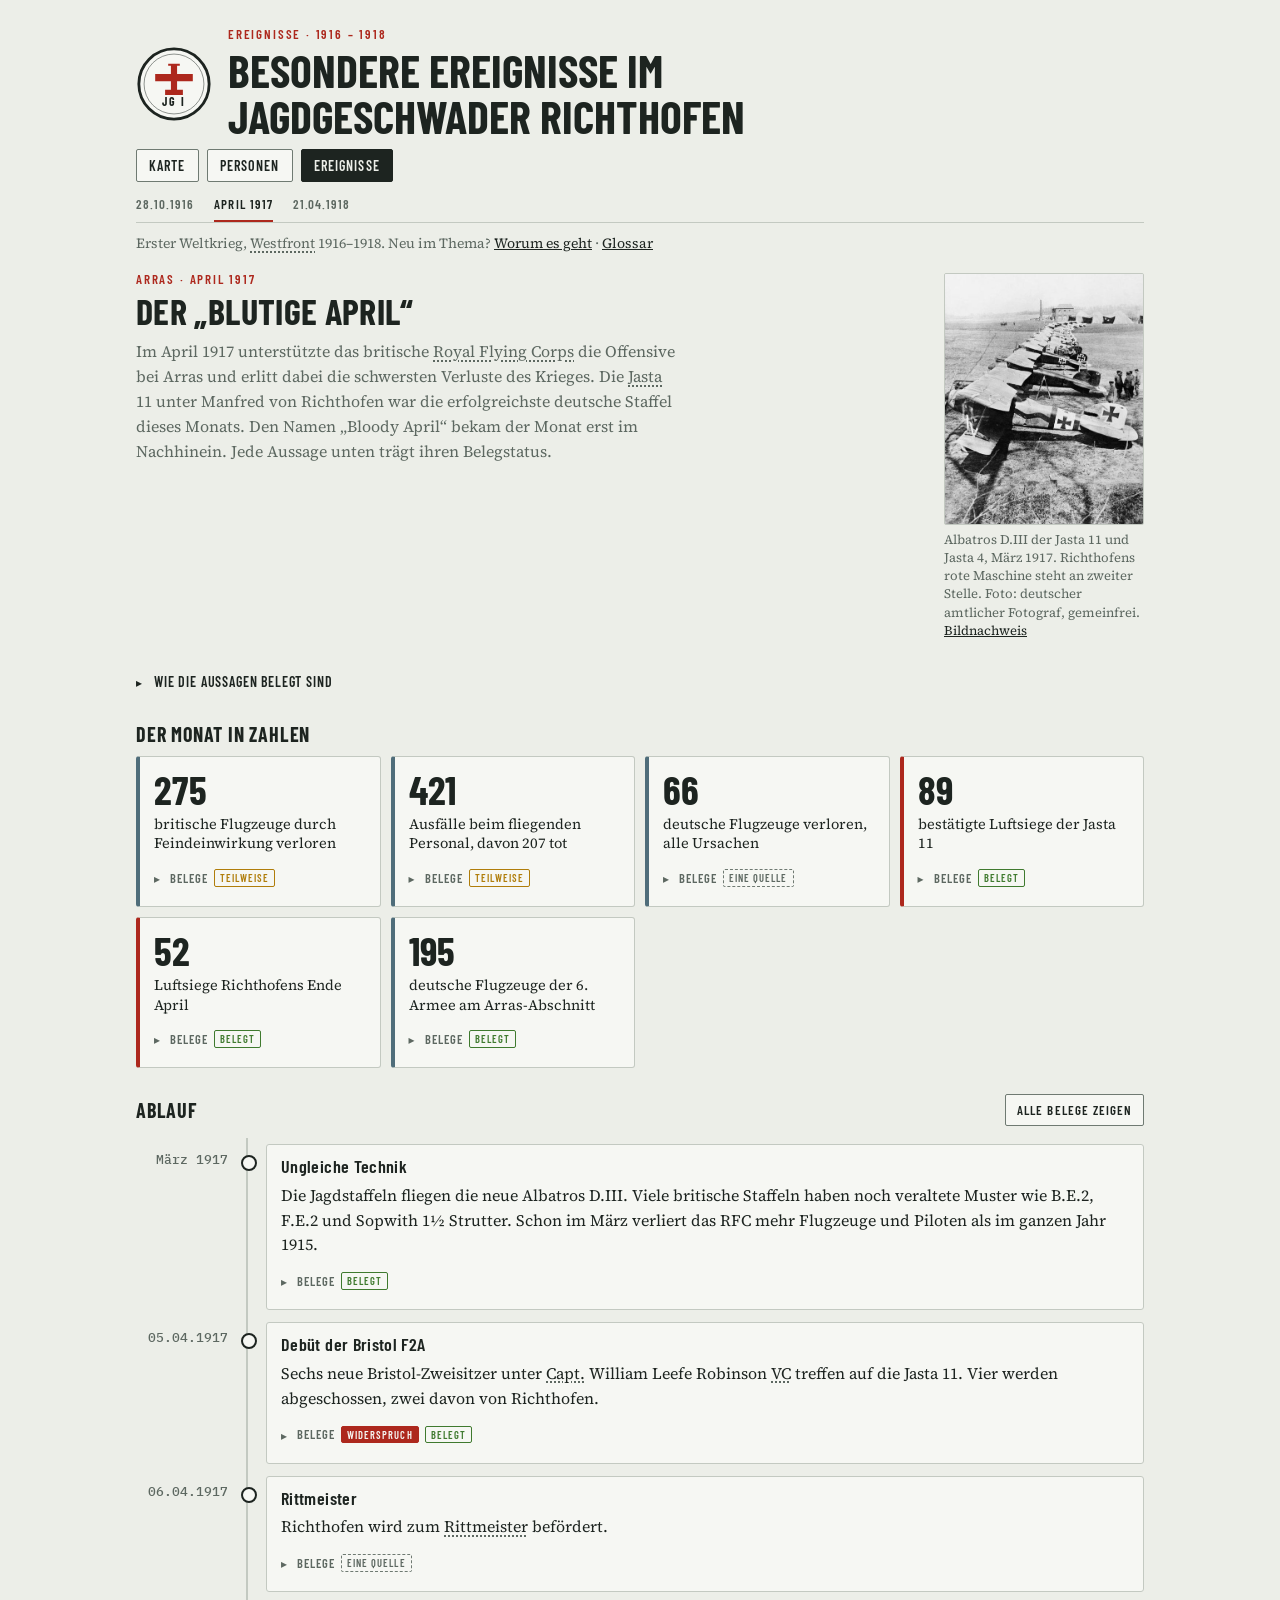
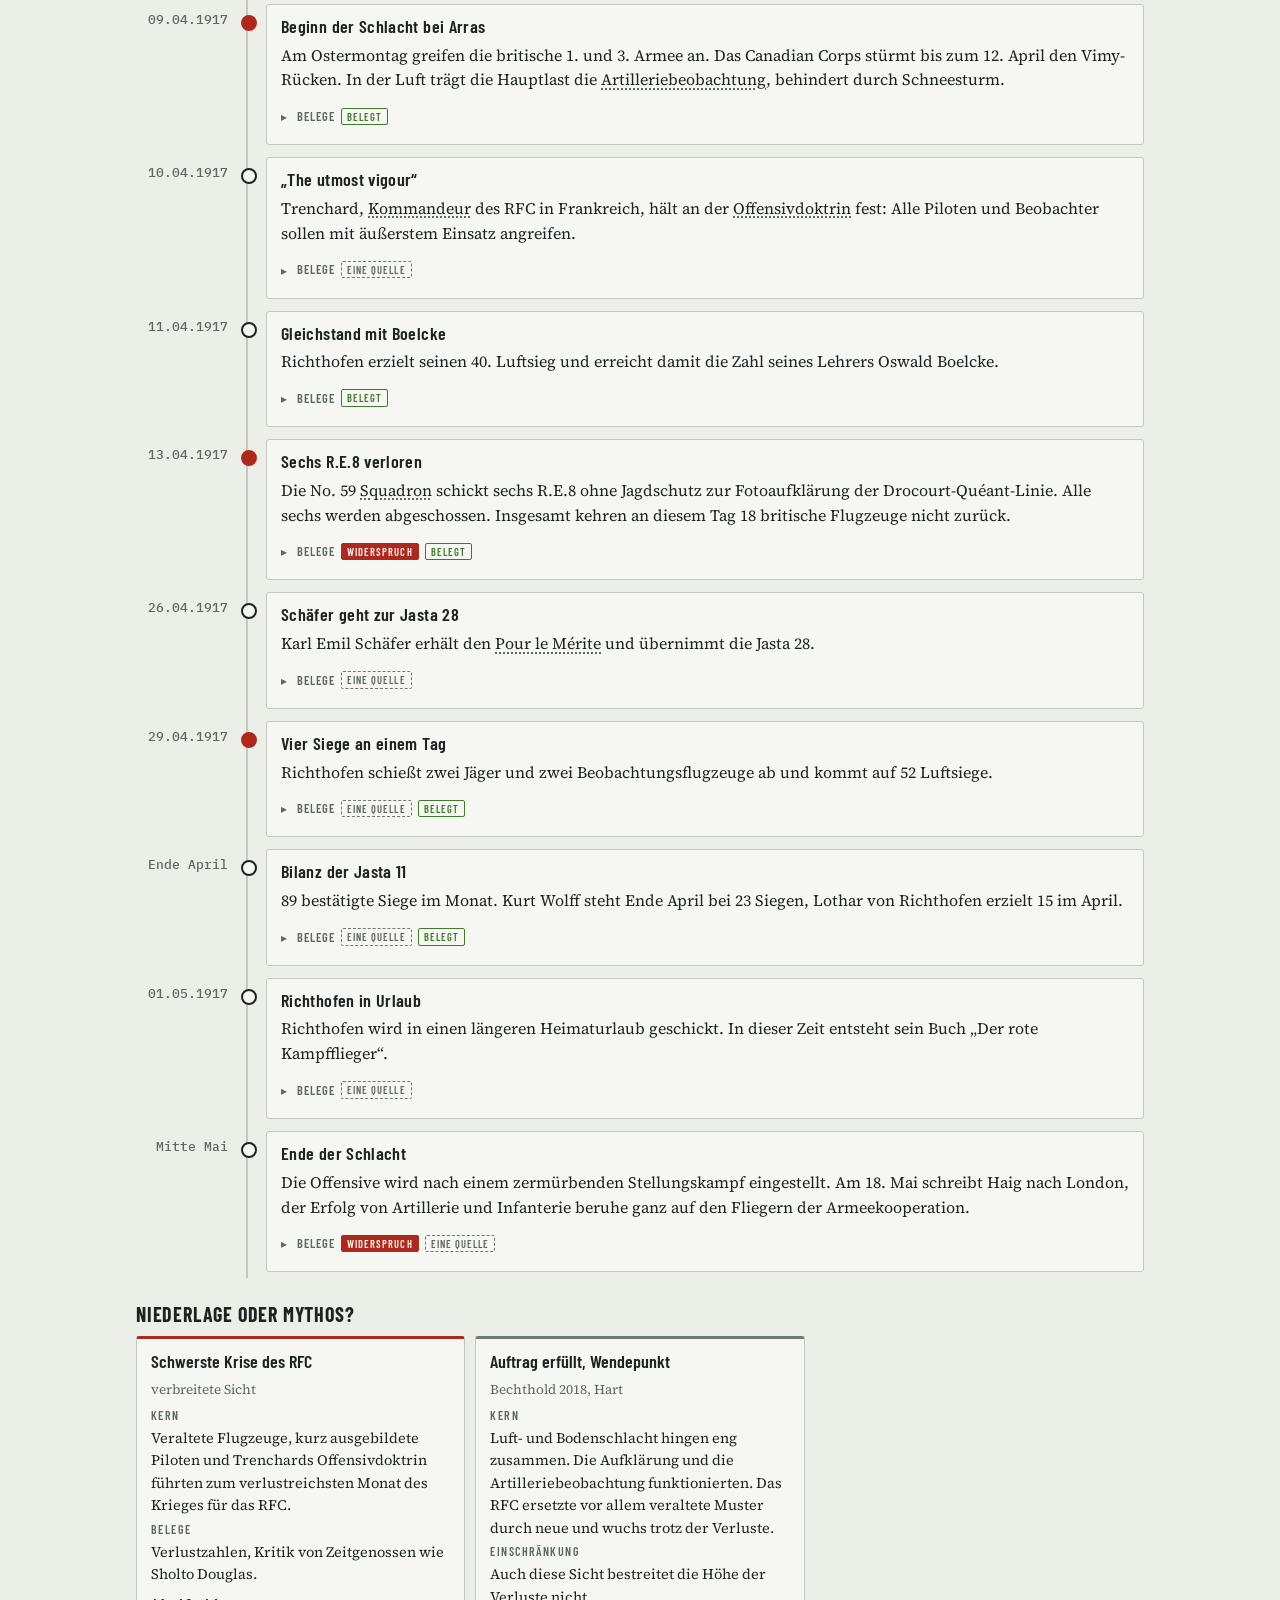
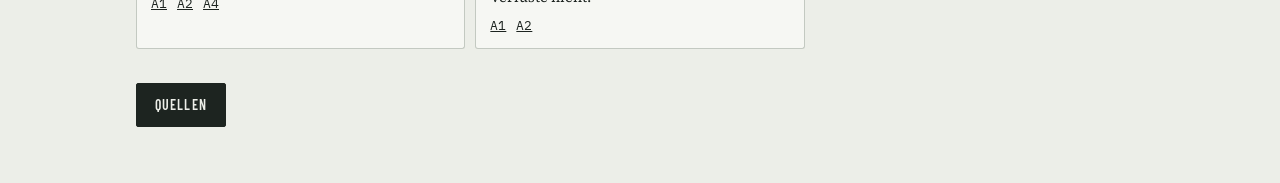
==== april1917.html @ a1e467cd "April 1917: Foto der Jasta-11-Albatros mit Bildnachweis Albatros D.III der Jasta 11 und 4, März 1917" ====
<!doctype html>
<html lang="de">
<head>
<meta charset="utf-8">
<meta name="viewport" content="width=device-width, initial-scale=1, viewport-fit=cover">
<title>Blutiger April 1917</title>
<meta name="description" content="Der „Blutige April“ 1917 über Arras: Zeitleiste, Verlustzahlen und die Rolle der Jasta 11, mit Belegstatus je Aussage.">
<meta name="theme-color" content="#eceee8" media="(prefers-color-scheme: light)">
<meta name="theme-color" content="#121614" media="(prefers-color-scheme: dark)">
<meta name="apple-mobile-web-app-capable" content="yes">
<meta name="apple-mobile-web-app-title" content="JG Richthofen">
<link rel="icon" href="icons/favicon.svg" type="image/svg+xml">
<link rel="apple-touch-icon" sizes="180x180" href="icons/apple-touch-icon.png">
<link rel="manifest" href="manifest.webmanifest">
<link rel="stylesheet" href="site.css">
<link rel="preconnect" href="https://fonts.googleapis.com">
<link rel="preconnect" href="https://fonts.gstatic.com" crossorigin>
<link rel="stylesheet" href="https://fonts.googleapis.com/css2?family=Barlow+Condensed:wght@500;600;700&family=Source+Serif+4:opsz,wght@8..60,400;8..60,600&family=IBM+Plex+Mono:wght@400;500&display=swap">
<style>
/* Layout: Kopf wie auf den anderen Seiten, darunter Zahlen, Zeitleiste, Deutungen, Quellen */
:root {
  --paper: #eceee8; --panel: #f6f7f3; --ink: #1d2420; --muted: #5d6861; --rule: #c3c9c1; --border: #6f7a72;
  --j2: #6b6f6c; --j4: #2a5d91; --j6: #3f7a2e; --j10: #b07d0a; --j11: #7a3d8f; --ally: #4f6d7a; --red: #ad281d; --red-soft: rgba(173,40,29,.12);
  --f-display: "Barlow Condensed", "Arial Narrow", system-ui, sans-serif;
  --f-body: "Source Serif 4", Georgia, "Times New Roman", serif;
  --f-mono: "IBM Plex Mono", ui-monospace, Menlo, Consolas, monospace;
  color-scheme: light; padding-top: env(safe-area-inset-top, 0px); padding-bottom: env(safe-area-inset-bottom, 0px);
}
@media (prefers-color-scheme: dark) { :root:not([data-theme="light"]) {
  --paper: #121614; --panel: #181d1a; --ink: #e2e6e1; --muted: #98a39b; --rule: #313a35; --border: #7d8a82;
  --j2: #a4aaa6; --j4: #6fa3e0; --j6: #7dbb5f; --j10: #e0b33c; --j11: #c08ad6; --ally: #8fb3c4; --red: #e4533f; --red-soft: rgba(228,83,63,.16);
  color-scheme: dark } }
:root[data-theme="dark"] {
  --paper: #121614; --panel: #181d1a; --ink: #e2e6e1; --muted: #98a39b; --rule: #313a35; --border: #7d8a82;
  --j2: #a4aaa6; --j4: #6fa3e0; --j6: #7dbb5f; --j10: #e0b33c; --j11: #c08ad6; --ally: #8fb3c4; --red: #e4533f; --red-soft: rgba(228,83,63,.16);
  color-scheme: dark }

* { box-sizing: border-box }
body { margin: 0; background: var(--paper); color: var(--ink); font: 400 16px/1.55 var(--f-body) }
[hidden] { display: none !important }
.wrap { max-width: 1040px; margin: 0 auto; padding-block: 28px 56px;
  padding-left: max(16px, env(safe-area-inset-left, 0px)); padding-right: max(16px, env(safe-area-inset-right, 0px));
  display: grid; grid-template-columns: minmax(0, 1fr); gap: 26px }
.wrap > * { min-width: 0 }
header { display: grid; gap: 10px }
.brand { display: flex; align-items: center; gap: 16px }
.brand-text { display: grid; gap: 6px; min-width: 0 }
.logo { width: 76px; height: 76px; flex: none }
.logo-ring { fill: var(--panel); stroke: var(--ink); stroke-width: 3 }
.logo-inner { fill: none; stroke: var(--ink); stroke-width: 1; opacity: .5 }
.logo-plane { fill: var(--red) }
.logo-text { fill: var(--ink); font: 700 12.5px var(--f-display); letter-spacing: .16em }
.eyebrow { font: 600 13px/1 var(--f-display); letter-spacing: .14em; text-transform: uppercase; color: var(--red) }
h1 { font: 700 clamp(28px, 5vw, 46px)/1 var(--f-display); margin: 0; text-transform: uppercase; text-wrap: balance }
.lede { margin: 0; max-width: 68ch; color: var(--muted) }
.evhead { display: grid; gap: 6px; margin-top: 8px }
.evhead h2.evtitle { font: 700 clamp(26px, 4vw, 36px)/1.05 var(--f-display); text-transform: uppercase; letter-spacing: .01em; margin: 0; text-wrap: balance }
nav.pages { display: flex; gap: 8px; flex-wrap: wrap }
nav.pages a { font: 600 14px/1 var(--f-display); letter-spacing: .08em; text-transform: uppercase; color: var(--ink); text-decoration: none;
  border: 1px solid var(--border); border-radius: 2px; padding: 9px 12px 8px; background: var(--panel) }
nav.pages a[aria-current="page"] { background: var(--ink); color: var(--paper); border-color: var(--ink) }
nav.pages a[aria-current="true"] { background: var(--ink); color: var(--paper); border-color: var(--ink) }
nav.sub { display: flex; gap: 20px; border-bottom: 1px solid var(--rule); overflow-x: auto; scrollbar-width: none; margin-top: -2px }
nav.sub::-webkit-scrollbar { display: none }
nav.sub a { font: 600 13px/1 var(--f-display); letter-spacing: .08em; text-transform: uppercase; color: var(--muted); text-decoration: none;
  white-space: nowrap; padding: 8px 0 9px; border-bottom: 3px solid transparent; margin-bottom: -1px }
nav.sub a:hover { color: var(--ink) }
nav.sub a[aria-current="page"] { color: var(--ink); border-bottom-color: var(--red) }
nav.sub a:focus-visible { outline: 2px solid var(--red); outline-offset: 2px }
nav.pages a:focus-visible, button:focus-visible, summary:focus-visible { outline: 2px solid var(--red); outline-offset: 2px }
@media (max-width: 560px) { .logo { width: 56px; height: 56px } .brand { gap: 12px } }

h2 { font: 700 20px/1 var(--f-display); text-transform: uppercase; letter-spacing: .04em; margin: 0 }
.sect { display: grid; gap: 12px }
.hint { font-size: 14px; color: var(--muted); margin: 0 }


/* Zeitleiste */
.status { display: flex; flex-wrap: wrap; gap: 8px 16px; font-size: 14px; color: var(--muted); margin: 0; padding: 0; list-style: none }
.status li { display: inline-flex; align-items: center; gap: 7px }
.b { display: inline-block; font: 600 11.5px/1 var(--f-display); letter-spacing: .1em; text-transform: uppercase; padding: 4px 7px 3px; border-radius: 2px; border: 1px solid; white-space: nowrap }
.b.ok { color: var(--j6); border-color: var(--j6) }
.b.part { color: var(--j10); border-color: var(--j10) }
.b.one { color: var(--muted); border-color: var(--border); border-style: dashed }
.b.wid { color: var(--panel); background: var(--red); border-color: var(--red) }
.day { margin: 6px 0 0; font: 600 14px/1 var(--f-display); letter-spacing: .12em; text-transform: uppercase; color: var(--muted) }
ol.tl { list-style: none; margin: 0; padding: 0; display: grid; gap: 0 }
ol.tl > li { display: grid; grid-template-columns: 92px 14px minmax(0, 1fr); gap: 0 12px }
.t { font: 500 13px/1.3 var(--f-mono); color: var(--muted); padding-top: 14px; text-align: right }
.rail { position: relative }
.rail::before { content: ""; position: absolute; left: 6px; top: 0; bottom: 0; width: 2px; background: var(--rule) }
.rail::after { content: ""; position: absolute; left: 1px; top: 17px; width: 12px; height: 12px; border-radius: 50%; background: var(--panel); border: 2px solid var(--ink) }
ol.tl > li.key .rail::after { background: var(--red); border-color: var(--red) }
.card { background: var(--panel); border: 1px solid var(--rule); border-radius: 3px; padding: 11px 14px 12px; margin: 6px 0; display: grid; gap: 6px }
.card h3 { font: 600 18px/1.15 var(--f-display); margin: 0; letter-spacing: .02em }
.card p { margin: 0 }
.meta { display: flex; flex-wrap: wrap; align-items: center; gap: 6px 10px; font-size: 13.5px; color: var(--muted) }
.meta a, .src a { color: var(--ink); font-family: var(--f-mono); font-size: 12.5px }
.why { font-size: 14px; color: var(--muted); font-style: italic }
@media (max-width: 560px) {
  ol.tl > li { grid-template-columns: 14px minmax(0, 1fr); gap: 0 10px }
  .t { grid-column: 2; text-align: left; padding-top: 10px }
  .rail { grid-row: 1 / span 2; grid-column: 1 }
  .card { grid-column: 2 }
}

/* Thesen */
.theses { display: grid; grid-template-columns: repeat(auto-fill, minmax(260px, 1fr)); gap: 10px }
.th { background: var(--panel); border: 1px solid var(--rule); border-top: 3px solid var(--border); border-radius: 3px; padding: 12px 14px; display: grid; gap: 8px; align-content: start }
.th.lead { border-top-color: var(--red) }
.th h3 { font: 600 18px/1.15 var(--f-display); margin: 0 }
.th .who2 { font-size: 13.5px; color: var(--muted); margin: 0 }
.th dl { margin: 0; display: grid; gap: 6px; font-size: 14.5px }
.th dt { font: 600 12px/1 var(--f-display); letter-spacing: .12em; text-transform: uppercase; color: var(--muted) }
.th dd { margin: 0 }

/* Widersprüche, Quellen */
.tbl { width: 100%; border-collapse: collapse; font-size: 14.5px }
.tbl th, .tbl td { text-align: left; vertical-align: top; padding: 8px 10px; border-bottom: 1px solid var(--rule) }
.tbl th { font: 600 12.5px/1.2 var(--f-display); letter-spacing: .1em; text-transform: uppercase; color: var(--muted) }
.tblwrap { overflow-x: auto; -webkit-overflow-scrolling: touch }
ol.srcs { margin: 0; padding: 0; list-style: none; display: grid; gap: 8px; font-size: 14.5px }
ol.srcs li { display: grid; grid-template-columns: 40px minmax(0, 1fr); gap: 10px }
ol.srcs .id { font: 500 13px/1.5 var(--f-mono); color: var(--red) }
ol.srcs .dep { color: var(--muted); font-size: 13.5px }
ol.srcs a { color: var(--ink); overflow-wrap: anywhere }
ol.srcs li:target { background: var(--red-soft); outline: 6px solid var(--red-soft) }
.note { font-size: 13.5px; color: var(--muted); font-style: italic; margin: 0 }
.hint a, .note a, .why a, .th dd a, .meta span a { color: var(--ink) }

/* Zahlen */
.stats { display: grid; grid-template-columns: repeat(auto-fill, minmax(220px, 1fr)); gap: 10px }
.stat { background: var(--panel); border: 1px solid var(--rule); border-left: 4px solid var(--ally); border-radius: 3px; padding: 12px 14px; display: grid; gap: 6px; align-content: start }
.stat.red { border-left-color: var(--red) }
.stat .num { font: 700 40px/1 var(--f-display); letter-spacing: .01em }
.stat .lbl { font-size: 14.5px; line-height: 1.35 }
.stat .why { font-size: 13.5px }
</style>
</head>
<body>
<div class="wrap">
  <header>
    <div class="brand">
      <svg class="logo" viewBox="-40 -40 80 80" role="img" aria-label="Logo: Flugzeugsilhouette im Abzeichen des Jagdgeschwaders I">
        <circle r="37" class="logo-ring"/><circle r="31.5" class="logo-inner"/>
        <g transform="translate(0,-4) scale(1.8)"><path class="logo-plane" d="M-11,-3.6 h22 v4.2 h-22 z M-1.8,-8.5 h3.6 v16.5 h-3.6 z M-5.2,5.6 h10.4 v3 h-10.4 z M-3.4,-9.6 h6.8 v1.2 h-6.8 z"/></g>
        <text y="23.5" text-anchor="middle" class="logo-text">JG I</text>
      </svg>
      <div class="brand-text">
        <div class="eyebrow">Ereignisse · 1916 – 1918</div>
        <h1>Besondere Ereignisse im Jagdgeschwader Richthofen</h1>
      </div>
    </div>
    <nav class="pages" aria-label="Seiten">
      <a href="index.html">Karte</a>
      <a href="personen.html">Personen</a>
      <a href="boelcke1916.html" aria-current="true">Ereignisse</a>
    </nav>
    <nav class="sub" aria-label="Ereignisse">
      <a href="boelcke1916.html" title="Boelckes Tod">28.10.1916</a>
      <a href="april1917.html" title="Der „Blutige April“" aria-current="page">April 1917</a>
      <a href="tod.html" title="Der letzte Flug">21.04.1918</a>
    </nav>
    <div class="evintro">
      <div class="evtext">
        <div class="evhead">
          <div class="eyebrow">Arras · April 1917</div>
          <h2 class="evtitle">Der „Blutige April“</h2>
        </div>
        <p class="lede">Im April 1917 unterstützte das britische Royal Flying Corps die Offensive bei Arras und erlitt dabei die schwersten Verluste des Krieges. Die Jasta 11 unter Manfred von Richthofen war die erfolgreichste deutsche Staffel dieses Monats. Den Namen „Bloody April“ bekam der Monat erst im Nachhinein. Jede Aussage unten trägt ihren Belegstatus.</p>
      </div>
      <figure class="evfoto">
        <img src="bilder/jasta11-albatros-1917.jpg" width="475" height="600" alt="Reihe abgestellter Albatros-Doppeldecker mit Balkenkreuzen auf einem Feldflugplatz, daneben eine Gruppe Soldaten" decoding="async">
        <figcaption>Albatros D.III der Jasta 11 und Jasta 4, März 1917. Richthofens rote Maschine steht an zweiter Stelle. Foto: deutscher amtlicher Fotograf, gemeinfrei. <a href="quellen-april1917.html#f1">Bildnachweis</a></figcaption>
      </figure>
    </div>
  </header>

  <section class="sect" aria-labelledby="stH">
    <h2 id="stH">Belegstatus</h2>
    <ul class="status">
      <li><span class="b ok">belegt</span>zwei unabhängige Quellen</li>
      <li><span class="b part">teilweise</span>zwei Quellen, aber voneinander abhängig</li>
      <li><span class="b one">eine Quelle</span>nicht ausreichend belegt</li>
      <li><span class="b wid">Widerspruch</span>Quellen widersprechen sich</li>
    </ul>
    <p class="note">Luftsiege sind Zahlen der jeweiligen Seite und nicht mit den Verlustlisten der Gegenseite abgeglichen.</p>
  </section>

  <section class="sect" aria-labelledby="zH">
    <h2 id="zH">Der Monat in Zahlen</h2>
    <div class="stats">
      <div class="stat"><div class="num">275</div><div class="lbl">britische Flugzeuge durch Feindeinwirkung verloren</div><div class="meta"><span class="b part">teilweise</span><a href="quellen-april1917.html#a1">A1</a><a href="quellen-april1917.html#a2">A2</a></div><p class="why">Andere Fassung: 245 Flugzeuge (<a href="quellen-april1917.html#a13">A13</a>, eine Quelle).</p></div>
      <div class="stat"><div class="num">421</div><div class="lbl">Ausfälle beim fliegenden Personal, davon 207 tot</div><div class="meta"><span class="b part">teilweise</span><a href="quellen-april1917.html#a1">A1</a><a href="quellen-april1917.html#a2">A2</a><a href="quellen-april1917.html#a4">A4</a></div><p class="why">A1 stützt sich auf Hart (A2).</p></div>
      <div class="stat"><div class="num">66</div><div class="lbl">deutsche Flugzeuge verloren, alle Ursachen</div><div class="meta"><span class="b one">eine Quelle</span><a href="quellen-april1917.html#a13">A13</a></div><p class="why">Keine unabhängige Zweitquelle gefunden.</p></div>
      <div class="stat red"><div class="num">89</div><div class="lbl">bestätigte Luftsiege der Jasta 11</div><div class="meta"><span class="b ok">belegt</span><a href="quellen-april1917.html#a5">A5</a><a href="quellen-april1917.html#a6">A6</a></div></div>
      <div class="stat red"><div class="num">52</div><div class="lbl">Luftsiege Richthofens Ende April</div><div class="meta"><span class="b ok">belegt</span><a href="quellen-april1917.html#a7">A7</a><a href="quellen-april1917.html#a2">A2</a><a href="quellen-april1917.html#a5">A5</a></div><p class="why">Davon im April 21 (<a href="quellen-april1917.html#a2">A2</a>) oder 22 (<a href="quellen-april1917.html#a12">A12</a>): Widerspruch.</p></div>
      <div class="stat"><div class="num">195</div><div class="lbl">deutsche Flugzeuge der 6. Armee am Arras-Abschnitt</div><div class="meta"><span class="b ok">belegt</span><a href="quellen-april1917.html#a1">A1</a><a href="quellen-april1917.html#a4">A4</a></div><p class="why">Britisch gegenüber: 465 (<a href="quellen-april1917.html#a1">A1</a>) oder 365 (<a href="quellen-april1917.html#a4">A4</a>, <a href="quellen-april1917.html#a5">A5</a>): Widerspruch.</p></div>
    </div>
  </section>

  <section class="sect" aria-labelledby="tlH">
    <h2 id="tlH">Ablauf</h2>
    <ol class="tl">
      <li>
        <div class="t">März 1917</div><div class="rail"></div>
        <div class="card">
          <h3>Ungleiche Technik</h3>
          <p>Die Jagdstaffeln fliegen die neue Albatros D.III. Viele britische Staffeln haben noch veraltete Muster wie B.E.2, F.E.2 und Sopwith 1½ Strutter. Schon im März verliert das RFC mehr Flugzeuge und Piloten als im ganzen Jahr 1915.</p>
          <div class="meta"><span class="b ok">belegt</span><a href="quellen-april1917.html#a1">A1</a><a href="quellen-april1917.html#a2">A2</a></div>
          <p class="why">Den Vergleich mit 1915 nennt nur A1, gestützt auf Hart.</p>
        </div>
      </li>
      <li>
        <div class="t">05.04.1917</div><div class="rail"></div>
        <div class="card">
          <h3>Debüt der Bristol F2A</h3>
          <p>Sechs neue Bristol-Zweisitzer unter Capt. William Leefe Robinson VC treffen auf die Jasta 11. Vier werden abgeschossen, zwei davon von Richthofen.</p>
          <div class="meta"><span class="b ok">belegt</span><a href="quellen-april1917.html#a4">A4</a><a href="quellen-april1917.html#a2">A2</a><a href="quellen-april1917.html#a5">A5</a></div>
          <div class="meta"><span class="b wid">Widerspruch</span>Ort: bei Douai (<a href="quellen-april1917.html#a4">A4</a>) oder über Lille (<a href="quellen-april1917.html#a2">A2</a>)</div>
        </div>
      </li>
      <li>
        <div class="t">06.04.1917</div><div class="rail"></div>
        <div class="card">
          <h3>Rittmeister</h3>
          <p>Richthofen wird zum Rittmeister befördert.</p>
          <div class="meta"><span class="b one">eine Quelle</span><a href="quellen-april1917.html#a5">A5</a></div>
        </div>
      </li>
      <li class="key">
        <div class="t">09.04.1917</div><div class="rail"></div>
        <div class="card">
          <h3>Beginn der Schlacht bei Arras</h3>
          <p>Am Ostermontag greifen die britische 1. und 3. Armee an. Das Canadian Corps stürmt bis zum 12. April den Vimy-Rücken. In der Luft trägt die Hauptlast die Artilleriebeobachtung, behindert durch Schneesturm.</p>
          <div class="meta"><span class="b ok">belegt</span><a href="quellen-april1917.html#a8">A8</a><a href="quellen-april1917.html#a9">A9</a><a href="quellen-april1917.html#a10">A10</a><a href="quellen-april1917.html#a11">A11</a><a href="quellen-april1917.html#a1">A1</a></div>
        </div>
      </li>
      <li>
        <div class="t">10.04.1917</div><div class="rail"></div>
        <div class="card">
          <h3>„The utmost vigour“</h3>
          <p>Trenchard, Kommandeur des RFC in Frankreich, hält an der Offensivdoktrin fest: Alle Piloten und Beobachter sollen mit äußerstem Einsatz angreifen.</p>
          <div class="meta"><span class="b one">eine Quelle</span><a href="quellen-april1917.html#a1">A1</a></div>
          <p class="why">A1 zitiert die Originalakte (The National Archives, AIR 1/1008/204/5/1283).</p>
        </div>
      </li>
      <li>
        <div class="t">11.04.1917</div><div class="rail"></div>
        <div class="card">
          <h3>Gleichstand mit Boelcke</h3>
          <p>Richthofen erzielt seinen 40. Luftsieg und erreicht damit die Zahl seines Lehrers Oswald Boelcke.</p>
          <div class="meta"><span class="b ok">belegt</span><a href="quellen-april1917.html#a5">A5</a><a href="quellen-april1917.html#a6">A6</a></div>
          <p class="why">Das Datum nennt nur A5.</p>
        </div>
      </li>
      <li class="key">
        <div class="t">13.04.1917</div><div class="rail"></div>
        <div class="card">
          <h3>Sechs R.E.8 verloren</h3>
          <p>Die No. 59 Squadron schickt sechs R.E.8 ohne Jagdschutz zur Fotoaufklärung der Drocourt-Quéant-Linie. Alle sechs werden abgeschossen. Insgesamt kehren an diesem Tag 18 britische Flugzeuge nicht zurück.</p>
          <div class="meta"><span class="b ok">belegt</span><a href="quellen-april1917.html#a1">A1</a><a href="quellen-april1917.html#a3">A3</a><a href="quellen-april1917.html#a5">A5</a></div>
          <div class="meta"><span class="b wid">Widerspruch</span>Alle durch die Jasta 11 (<a href="quellen-april1917.html#a1">A1</a>) oder einer durch Hans Klein von der Jasta 4 (<a href="quellen-april1917.html#a5">A5</a>, Bildunterschrift in <a href="quellen-april1917.html#a3">A3</a>)</div>
          <p class="why">Die Zahl 18 nennt nur A1.</p>
        </div>
      </li>
      <li>
        <div class="t">26.04.1917</div><div class="rail"></div>
        <div class="card">
          <h3>Schäfer geht zur Jasta 28</h3>
          <p>Karl Emil Schäfer erhält den Pour le Mérite und übernimmt die Jasta 28.</p>
          <div class="meta"><span class="b one">eine Quelle</span><a href="quellen-april1917.html#a5">A5</a></div>
        </div>
      </li>
      <li class="key">
        <div class="t">29.04.1917</div><div class="rail"></div>
        <div class="card">
          <h3>Vier Siege an einem Tag</h3>
          <p>Richthofen schießt zwei Jäger und zwei Beobachtungsflugzeuge ab und kommt auf 52 Luftsiege.</p>
          <div class="meta"><span class="b one">eine Quelle</span>Tag und vier Siege: <a href="quellen-april1917.html#a5">A5</a></div>
          <div class="meta"><span class="b ok">belegt</span>52 Siege Ende April: <a href="quellen-april1917.html#a7">A7</a><a href="quellen-april1917.html#a2">A2</a></div>
        </div>
      </li>
      <li>
        <div class="t">Ende April</div><div class="rail"></div>
        <div class="card">
          <h3>Bilanz der Jasta 11</h3>
          <p>89 bestätigte Siege im Monat. Kurt Wolff steht Ende April bei 23 Siegen, Lothar von Richthofen erzielt 15 im April.</p>
          <div class="meta"><span class="b ok">belegt</span>89 Siege: <a href="quellen-april1917.html#a5">A5</a><a href="quellen-april1917.html#a6">A6</a>; Lothar 15: <a href="quellen-april1917.html#a2">A2</a><a href="quellen-april1917.html#a5">A5</a></div>
          <div class="meta"><span class="b one">eine Quelle</span>Wolff 23: <a href="quellen-april1917.html#a5">A5</a></div>
        </div>
      </li>
      <li>
        <div class="t">01.05.1917</div><div class="rail"></div>
        <div class="card">
          <h3>Richthofen in Urlaub</h3>
          <p>Richthofen wird in einen längeren Heimaturlaub geschickt. In dieser Zeit entsteht sein Buch „Der rote Kampfflieger“.</p>
          <div class="meta"><span class="b one">eine Quelle</span><a href="quellen-april1917.html#a5">A5</a></div>
        </div>
      </li>
      <li>
        <div class="t">Mitte Mai</div><div class="rail"></div>
        <div class="card">
          <h3>Ende der Schlacht</h3>
          <p>Die Offensive wird nach einem zermürbenden Stellungskampf eingestellt. Am 18. Mai schreibt Haig nach London, der Erfolg von Artillerie und Infanterie beruhe ganz auf den Fliegern der Armeekooperation.</p>
          <div class="meta"><span class="b wid">Widerspruch</span>Enddatum 16.05. (<a href="quellen-april1917.html#a8">A8</a>) oder 17.05.1917 (<a href="quellen-april1917.html#a9">A9</a>)</div>
          <div class="meta"><span class="b one">eine Quelle</span>Haig-Zitat: <a href="quellen-april1917.html#a1">A1</a></div>
        </div>
      </li>
    </ol>
  </section>

  <section class="sect" aria-labelledby="dH">
    <h2 id="dH">Niederlage oder Mythos?</h2>
    <div class="theses">
      <article class="th lead">
        <h3>Schwerste Krise des RFC</h3>
        <p class="who2">verbreitete Sicht</p>
        <dl>
          <dt>Kern</dt><dd>Veraltete Flugzeuge, kurz ausgebildete Piloten und Trenchards Offensivdoktrin führten zum verlustreichsten Monat des Krieges für das RFC.</dd>
          <dt>Belege</dt><dd>Verlustzahlen, Kritik von Zeitgenossen wie Sholto Douglas.</dd>
        </dl>
        <div class="meta"><a href="quellen-april1917.html#a1">A1</a><a href="quellen-april1917.html#a2">A2</a><a href="quellen-april1917.html#a4">A4</a></div>
      </article>
      <article class="th">
        <h3>Auftrag erfüllt, Wendepunkt</h3>
        <p class="who2">Bechthold 2018, Hart</p>
        <dl>
          <dt>Kern</dt><dd>Luft- und Bodenschlacht hingen eng zusammen. Die Aufklärung und die Artilleriebeobachtung funktionierten. Das RFC ersetzte vor allem veraltete Muster durch neue und wuchs trotz der Verluste.</dd>
          <dt>Einschränkung</dt><dd>Auch diese Sicht bestreitet die Höhe der Verluste nicht.</dd>
        </dl>
        <div class="meta"><a href="quellen-april1917.html#a1">A1</a><a href="quellen-april1917.html#a2">A2</a></div>
      </article>
    </div>
  </section>

  <p class="qnav"><a class="qbtn" href="quellen-april1917.html">Quellen</a></p>
</div>
<script src="site.js" defer></script>
</body>
</html>
---- site.css ----
/* Gemeinsame Bausteine aller Seiten: Begriffserklärungen, Kontextzeile, einklappbare Belege.
   Nutzt die Farb- und Schrift-Variablen der jeweiligen Seite (--ink, --muted, --panel, --rule, --border, --red, --f-*). */

/* Antippbare Begriffe */
button.gl { all: unset; cursor: help; color: inherit; font: inherit; text-decoration: underline dotted; text-decoration-thickness: 1.5px;
  text-underline-offset: 3px; text-decoration-color: var(--muted); border-radius: 2px }
button.gl:hover { text-decoration-color: var(--red) }
button.gl:focus-visible { outline: 2px solid var(--red); outline-offset: 2px }
button.gl[aria-expanded="true"] { background: var(--red-soft, rgba(173,40,29,.14)) }
.glpop { position: absolute; z-index: 50; max-width: min(340px, calc(100vw - 32px)); background: var(--panel); color: var(--ink);
  border: 1px solid var(--border); border-left: 4px solid var(--red); border-radius: 3px; padding: 10px 12px 10px;
  box-shadow: 0 6px 22px rgba(0,0,0,.18); font: 400 15px/1.45 var(--f-body); display: grid; gap: 6px }
.glpop b { font: 700 16px/1.15 var(--f-display); letter-spacing: .03em; text-transform: uppercase }
.glpop p { margin: 0 }
.glpop .glmore { font-size: 13.5px; color: var(--muted) } .glpop .glmore a { color: var(--ink) }
.glpop .glx { all: unset; position: absolute; right: 6px; top: 4px; width: 28px; height: 28px; text-align: center; line-height: 28px; cursor: pointer; color: var(--muted); font-size: 18px }
.glpop .glx:focus-visible { outline: 2px solid var(--red) }

/* Kontextzeile unter der Navigation (Seiten ohne Einführungskasten) */
.ctx { margin: 0; font-size: 14px; color: var(--muted) }
.ctx a { color: var(--ink) }

/* Einklappbare Belege in Ablaufkarten und Zahlenkästen */
details.belege { margin-top: 2px }
details.belege > summary { list-style: none; cursor: pointer; display: flex; flex-wrap: wrap; align-items: center; gap: 6px; min-height: 32px;
  font: 600 12.5px/1 var(--f-display); letter-spacing: .08em; text-transform: uppercase; color: var(--muted) }
details.belege > summary::-webkit-details-marker { display: none }
details.belege > summary::before { content: "▸"; font-size: 12px; width: 10px; transition: transform .15s }
details.belege[open] > summary::before { transform: rotate(90deg) }
details.belege > summary .b { font-size: 10.5px; padding: 3px 5px 2px }
details.belege > summary:hover { color: var(--ink) }
details.belege > summary:focus-visible { outline: 2px solid var(--red); outline-offset: 2px }
details.belege > .belin { display: grid; gap: 6px; padding: 6px 0 2px 16px; border-left: 2px solid var(--rule); margin-top: 4px }
.beltoggle { all: unset; cursor: pointer; justify-self: start; font: 600 13px/1 var(--f-display); letter-spacing: .08em; text-transform: uppercase;
  border: 1px solid var(--border); border-radius: 2px; padding: 9px 11px 8px; background: var(--panel); color: var(--ink) }
.beltoggle:focus-visible { outline: 2px solid var(--red); outline-offset: 2px }
.belhead { display: flex; flex-wrap: wrap; align-items: center; justify-content: space-between; gap: 10px }

/* Legende des Belegstatus als aufklappbare Zeile */
details.statuslegend > summary { list-style: none; cursor: pointer; font: 600 14px/1.2 var(--f-display); letter-spacing: .06em; text-transform: uppercase; color: var(--ink); min-height: 32px; display: flex; align-items: center; gap: 8px }
details.statuslegend > summary::-webkit-details-marker { display: none }
details.statuslegend > summary::before { content: "▸"; font-size: 12px; width: 10px; transition: transform .15s }
details.statuslegend[open] > summary::before { transform: rotate(90deg) }
details.statuslegend > summary:focus-visible { outline: 2px solid var(--red); outline-offset: 2px }
details.statuslegend[open] > summary { margin-bottom: 10px }
details.statuslegend > *:not(summary) + * { margin-top: 10px }

/* Schaltfläche „Quellen“ am Seitenende und Rückweg auf den Quellenseiten */
.qnav { margin: 8px 0 0 }
a.qbtn { display: inline-flex; align-items: center; min-height: 44px; box-sizing: border-box; padding: 0 18px;
  font: 600 14px/1 var(--f-display); letter-spacing: .08em; text-transform: uppercase; text-decoration: none;
  color: var(--paper, #fff); background: var(--ink); border: 1px solid var(--ink); border-radius: 2px }
a.qbtn:hover { background: var(--red); border-color: var(--red) }
a.qbtn:focus-visible { outline: 2px solid var(--red); outline-offset: 2px }
/* Quellenseiten: aktueller Bereich in der Navigation */
nav.pages a[aria-current="true"] { background: var(--ink); color: var(--paper); border-color: var(--ink) }
nav.sub a[aria-current="true"] { color: var(--ink); border-bottom-color: var(--red) }
header .lede a { color: var(--ink) }

/* Ereignisseiten: Porträtfoto rechts neben Überschrift und Einleitung, auf schmalen Bildschirmen darunter */
.evintro { display: grid; grid-template-columns: minmax(0, 1fr) 200px; gap: 10px 28px; align-items: start }
.evintro > .evtext { display: grid; gap: 10px; min-width: 0 }
figure.evfoto { margin: 8px 0 0; display: grid; gap: 6px }
figure.evfoto img { display: block; width: 100%; height: auto; border: 1px solid var(--rule); border-radius: 2px; background: var(--panel) }
figure.evfoto figcaption { font-size: 13px; line-height: 1.4; color: var(--muted) }
figure.evfoto figcaption a { color: var(--ink) }
@media (max-width: 720px) {
  .evintro { grid-template-columns: minmax(0, 1fr) }
  figure.evfoto { margin-top: 4px; max-width: 180px }
}
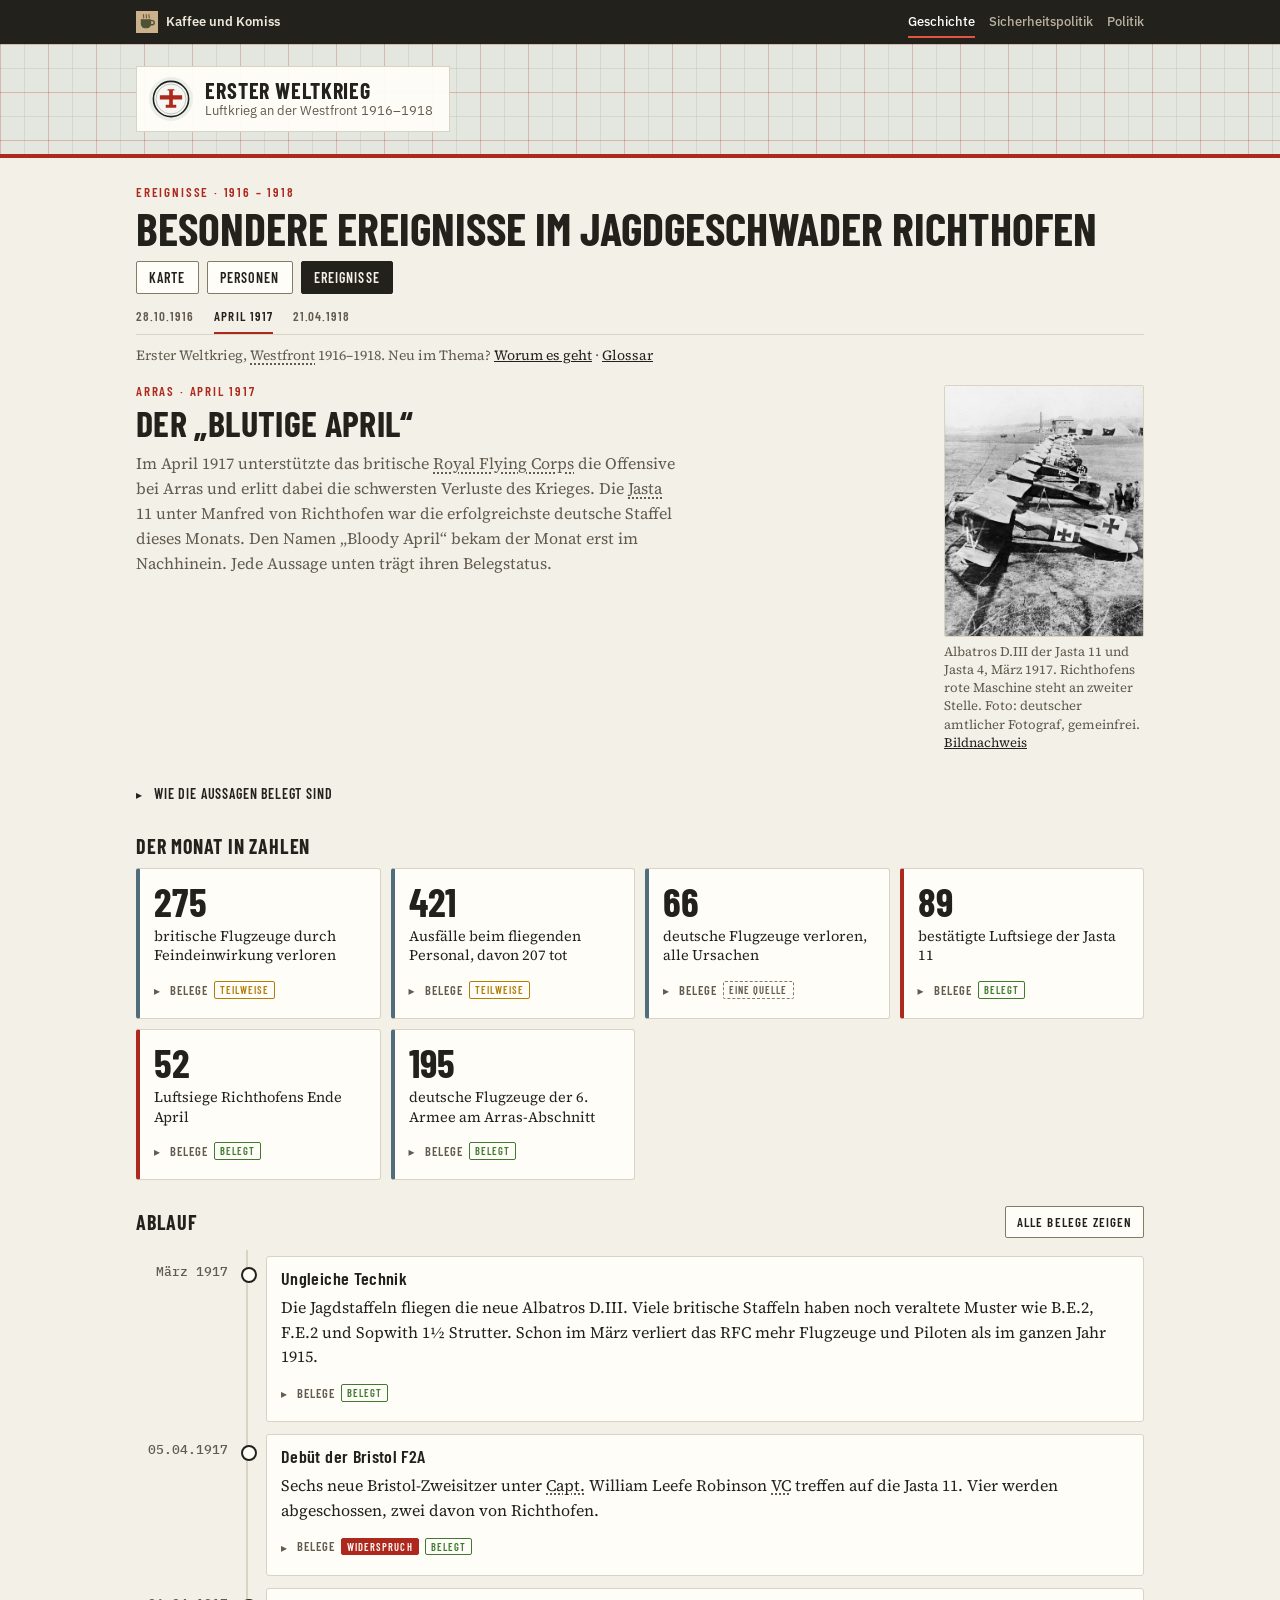
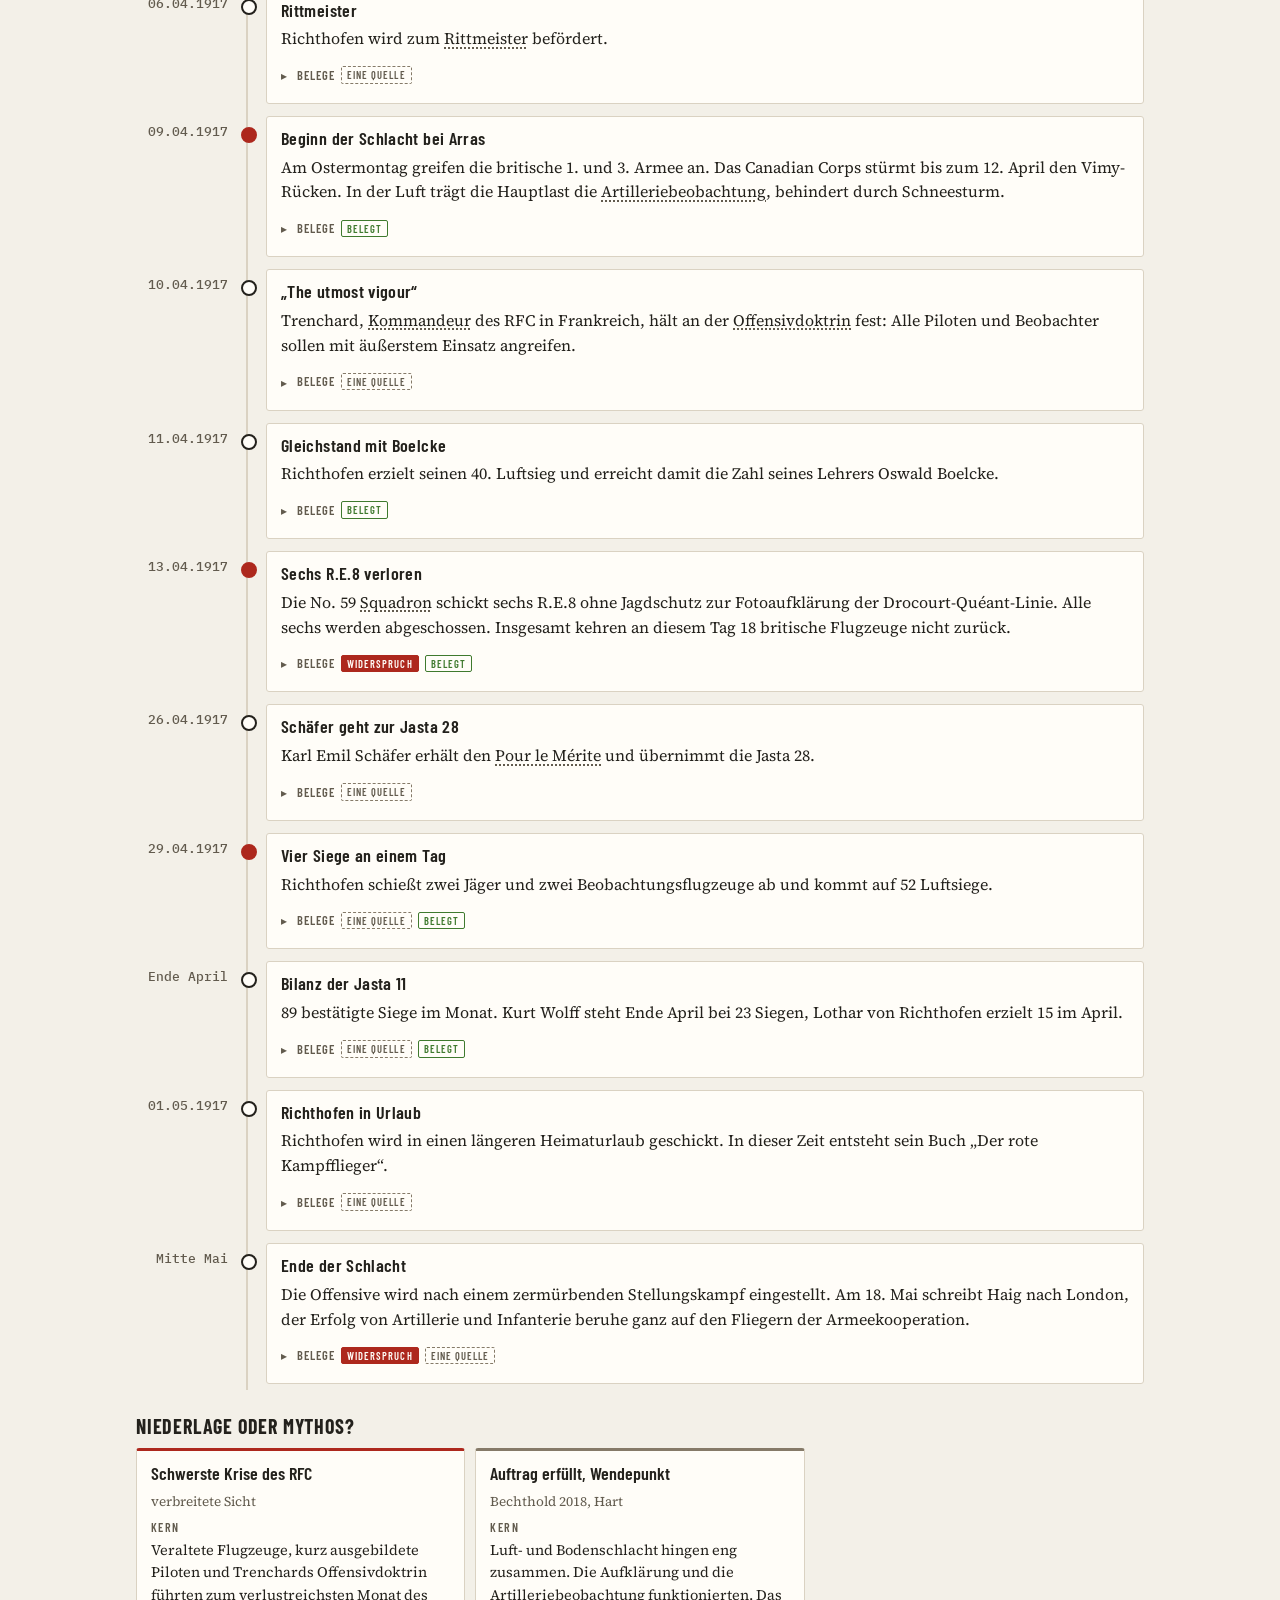
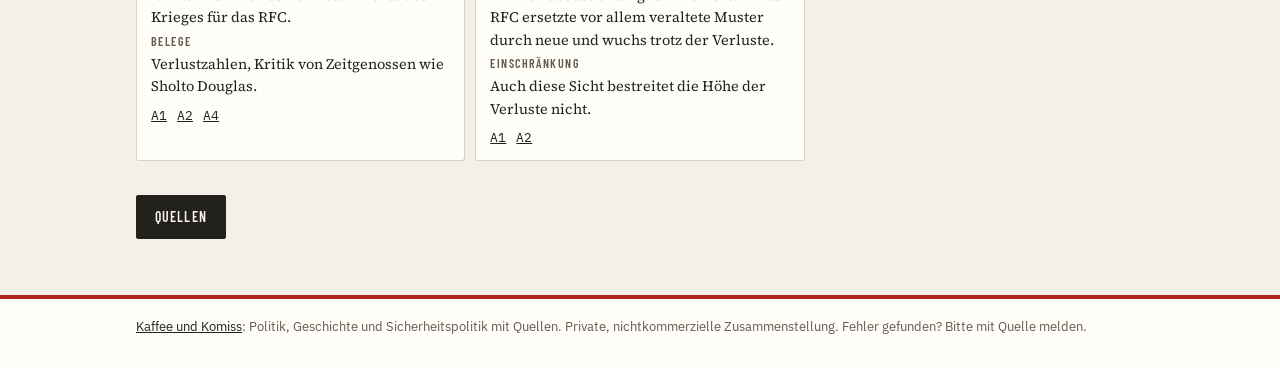
==== commit 7922f40e: "Einheitliches Design (Variante B): Leiste, Kopfband mit Kartenraster, warme Grundfarben Co-Authored-" ====
--- a/april1917.html
+++ b/april1917.html
@@ -1,12 +1,12 @@
 <!doctype html>
-<html lang="de">
+<html lang="de" class="kk-b-gesch">
 <head>
 <meta charset="utf-8">
 <meta name="viewport" content="width=device-width, initial-scale=1, viewport-fit=cover">
 <title>Blutiger April 1917</title>
 <meta name="description" content="Der „Blutige April“ 1917 über Arras: Zeitleiste, Verlustzahlen und die Rolle der Jasta 11, mit Belegstatus je Aussage.">
-<meta name="theme-color" content="#eceee8" media="(prefers-color-scheme: light)">
-<meta name="theme-color" content="#121614" media="(prefers-color-scheme: dark)">
+<meta name="theme-color" content="#23211C" media="(prefers-color-scheme: light)">
+<meta name="theme-color" content="#12110E" media="(prefers-color-scheme: dark)">
 <meta name="apple-mobile-web-app-capable" content="yes">
 <meta name="apple-mobile-web-app-title" content="JG Richthofen">
 <link rel="icon" href="icons/favicon.svg" type="image/svg+xml">
@@ -15,7 +15,8 @@
 <link rel="stylesheet" href="site.css">
 <link rel="preconnect" href="https://fonts.googleapis.com">
 <link rel="preconnect" href="https://fonts.gstatic.com" crossorigin>
-<link rel="stylesheet" href="https://fonts.googleapis.com/css2?family=Barlow+Condensed:wght@500;600;700&family=Source+Serif+4:opsz,wght@8..60,400;8..60,600&family=IBM+Plex+Mono:wght@400;500&display=swap">
+<link rel="stylesheet" href="https://fonts.googleapis.com/css2?family=Barlow+Condensed:wght@500;600;700&family=Source+Serif+4:opsz,wght@8..60,400;8..60,600&family=IBM+Plex+Sans:wght@400;500;600;700&family=IBM+Plex+Mono:wght@400;500;600&display=swap">
+<link rel="stylesheet" href="basis.css">
 <style>
 /* Layout: Kopf wie auf den anderen Seiten, darunter Zahlen, Zeitleiste, Deutungen, Quellen */
 :root {
@@ -136,8 +137,16 @@
 .stat .lbl { font-size: 14.5px; line-height: 1.35 }
 .stat .why { font-size: 13.5px }
 </style>
+<link rel="stylesheet" href="bereich.css">
 </head>
 <body>
+<div class="kk-leiste"><div class="kk-in">
+  <a class="kk-haus" href="https://kaffeeundkomiss.github.io/"><img src="kk-tasse.svg" alt="" width="22" height="22"><span>Kaffee und Komiss</span></a>
+  <nav class="kk-bereiche" aria-label="Bereiche"><a href="https://kaffeeundkomiss.github.io/erster-Weltkrieg/" aria-current="true">Geschichte</a><a href="https://kaffeeundkomiss.github.io/bundeswehr-Afghanistan-/"><span class="kk-lang">Sicherheitspolitik</span><span class="kk-kurz">Sicherheit</span></a><a href="https://kirchnerjan-cell.github.io/fdp-monitor/">Politik</a></nav>
+</div></div>
+<div class="kk-kopf"><div class="kk-in">
+  <a class="kk-schild" href="index.html"><img src="icons/favicon.svg" alt="" width="44" height="44"><span><span class="kk-name" style="display:block">Erster Weltkrieg</span><span class="kk-unter" style="display:block">Luftkrieg an der Westfront 1916–1918</span></span></a>
+</div></div>
 <div class="wrap">
   <header>
     <div class="brand">
@@ -337,5 +346,8 @@
   <p class="qnav"><a class="qbtn" href="quellen-april1917.html">Quellen</a></p>
 </div>
 <script src="site.js" defer></script>
+<footer class="kk-fuss"><div class="kk-in">
+  <p><a href="https://kaffeeundkomiss.github.io/">Kaffee und Komiss</a>: Politik, Geschichte und Sicherheitspolitik mit Quellen. Private, nichtkommerzielle Zusammenstellung. Fehler gefunden? Bitte mit Quelle melden.</p>
+</div></footer>
 </body>
 </html>
--- a/basis.css
+++ b/basis.css
@@ -0,0 +1,65 @@
+/* Kaffee und Komiss: gemeinsames Grundsystem aller Bereiche (Variante B, 08.11.2026).
+   Original im Repo kaffeeundkomiss/kaffeeundkomiss.github.io, Kopien in den Bereichs-Repos bitte gleich halten.
+   Jeder Bereich setzt nur --kk-akzent, --kk-akzent-hell, --kk-kopf, --kk-muster und --kk-markierung. */
+:root{
+  --kk-grund:#F3F0E8; --kk-papier:#FFFDF8; --kk-tinte:#23211C; --kk-grau:#625B4E; --kk-linie:#DAD2C2;
+  --kk-schild:rgba(255,253,248,.95); --kk-dimm:transparent;
+  --kk-leiste:#23211C; --kk-leiste-ink:#EDE7DA; --kk-leiste-mute:#B9B1A0;
+  --kk-titel:"Barlow Condensed","Arial Narrow",system-ui,sans-serif;
+  --kk-text:"IBM Plex Sans",system-ui,-apple-system,"Segoe UI",sans-serif;
+  --kk-mono:"IBM Plex Mono",ui-monospace,"SF Mono",Menlo,monospace;
+  --kk-max:960px;
+  --kk-akzent:#2C281F; --kk-akzent-hell:#EEE6D6; --kk-kopf:#E9E2D3; --kk-muster:none; --kk-markierung:#CBB18C;
+}
+@media (prefers-color-scheme: dark){
+  :root:not([data-theme="light"]){
+    --kk-grund:#1D1B16; --kk-papier:#26231C; --kk-tinte:#ECE5D6; --kk-grau:#B3A891; --kk-linie:#3B362B;
+    --kk-schild:rgba(38,35,28,.95); --kk-dimm:rgba(20,18,14,.5); --kk-leiste:#12110E;
+    --kk-akzent:#CBB18C; --kk-akzent-hell:#3A3427; --kk-kopf:#2E2A22;
+  }
+}
+:root[data-theme="dark"]{
+  --kk-grund:#1D1B16; --kk-papier:#26231C; --kk-tinte:#ECE5D6; --kk-grau:#B3A891; --kk-linie:#3B362B;
+  --kk-schild:rgba(38,35,28,.95); --kk-dimm:rgba(20,18,14,.5); --kk-leiste:#12110E;
+  --kk-akzent:#CBB18C; --kk-akzent-hell:#3A3427; --kk-kopf:#2E2A22;
+}
+
+/* Leiste ganz oben: Rückweg zur Startseite und Wechsel zwischen den Bereichen */
+.kk-leiste{background:var(--kk-leiste);color:var(--kk-leiste-ink);font:500 13px/1.2 var(--kk-text)}
+.kk-leiste .kk-in{max-width:var(--kk-max);margin:0 auto;padding:6px max(16px,env(safe-area-inset-right,0px)) 6px max(16px,env(safe-area-inset-left,0px));
+  display:flex;align-items:center;justify-content:space-between;gap:12px}
+.kk-haus{display:inline-flex;align-items:center;gap:8px;color:inherit;text-decoration:none;font-weight:600;white-space:nowrap;min-height:32px}
+.kk-haus img{width:22px;height:22px;flex:none}
+.kk-bereiche{display:flex;gap:14px}
+.kk-bereiche a{color:var(--kk-leiste-mute);text-decoration:none;white-space:nowrap;padding:8px 0 6px;border-bottom:2px solid transparent}
+.kk-bereiche a:hover{color:var(--kk-leiste-ink)}
+.kk-bereiche a[aria-current]{color:#fff;border-bottom-color:var(--kk-markierung)}
+.kk-leiste a:focus-visible{outline:2px solid var(--kk-markierung);outline-offset:2px}
+.kk-kurz{display:none}
+@media (max-width:520px){ .kk-lang{display:none} .kk-kurz{display:inline} .kk-bereiche{gap:12px} }
+@media (max-width:360px){ .kk-haus span{display:none} }
+
+/* Kopfband mit Bereichsmuster und Schild */
+.kk-kopf{background:linear-gradient(var(--kk-dimm),var(--kk-dimm)),var(--kk-muster),var(--kk-kopf);border-bottom:4px solid var(--kk-akzent)}
+.kk-schild{display:inline-flex;align-items:center;gap:12px;background:var(--kk-schild);padding:10px 16px 10px 12px;border:1px solid var(--kk-linie);color:var(--kk-tinte);text-decoration:none}
+.kk-name{font:700 22px/1.05 var(--kk-titel);text-transform:uppercase;letter-spacing:.04em}
+.kk-unter{font:400 13px/1.35 var(--kk-text);color:var(--kk-grau)}
+
+/* Fuß */
+.kk-fuss{border-top:4px solid var(--kk-akzent);background:var(--kk-papier);color:var(--kk-grau);font:400 13px/1.5 var(--kk-text)}
+.kk-fuss .kk-in{max-width:var(--kk-max);margin:0 auto;padding:14px 16px 28px}
+.kk-fuss p{margin:4px 0}
+.kk-fuss a{color:var(--kk-tinte)}
+
+/* Bereiche: Akzentfarbe, Kopfmuster, Markierung in der Leiste. Klasse am <html>-Element. */
+.kk-b-gesch{--kk-akzent:#AD281D;--kk-akzent-hell:#F3DEDA;--kk-kopf:#E4E6E0;--kk-markierung:#E4533F;--kk-muster:url("data:image/svg+xml,%3Csvg xmlns='http://www.w3.org/2000/svg' width='48' height='48'%3E%3Cpath d='M0 .5H48M.5 0V48' stroke='%23AD281D' stroke-opacity='.25'/%3E%3Cpath d='M0 24.5H48M24.5 0V48' stroke='%23787060' stroke-opacity='.14'/%3E%3C/svg%3E")}
+.kk-b-sipo{--kk-akzent:#4C5233;--kk-akzent-hell:#E4E5D6;--kk-kopf:#CBB18C;--kk-markierung:#A4AE7A;--kk-muster:url("tarn.svg")}
+.kk-b-poli{--kk-akzent:#1E4FD8;--kk-akzent-hell:#E3EAFB;--kk-kopf:#ECEEF3;--kk-markierung:#7C9BF0;--kk-muster:url("data:image/svg+xml,%3Csvg xmlns='http://www.w3.org/2000/svg' width='120' height='40'%3E%3Crect y='6' width='78' height='6' fill='%231E4FD8' fill-opacity='.24'/%3E%3Crect y='22' width='54' height='6' fill='%23787060' fill-opacity='.2'/%3E%3Cpath d='M66.5 0V40' stroke='%23C8322B' stroke-opacity='.5' stroke-dasharray='3 3'/%3E%3C/svg%3E")}
+@media (prefers-color-scheme: dark){
+  :root.kk-b-gesch:not([data-theme="light"]),:root:not([data-theme="light"]) .kk-b-gesch{--kk-akzent:#E4533F;--kk-akzent-hell:#3D2420;--kk-kopf:#24221D;--kk-markierung:#E4533F}
+  :root.kk-b-sipo:not([data-theme="light"]),:root:not([data-theme="light"]) .kk-b-sipo{--kk-akzent:#A4AE7A;--kk-akzent-hell:#2F3324;--kk-kopf:#CBB18C;--kk-markierung:#A4AE7A}
+  :root.kk-b-poli:not([data-theme="light"]),:root:not([data-theme="light"]) .kk-b-poli{--kk-akzent:#7C9BF0;--kk-akzent-hell:#1F2740;--kk-kopf:#22242A;--kk-markierung:#7C9BF0}
+}
+:root[data-theme="dark"].kk-b-gesch,:root[data-theme="dark"] .kk-b-gesch{--kk-akzent:#E4533F;--kk-akzent-hell:#3D2420;--kk-kopf:#24221D;--kk-markierung:#E4533F}
+:root[data-theme="dark"].kk-b-sipo,:root[data-theme="dark"] .kk-b-sipo{--kk-akzent:#A4AE7A;--kk-akzent-hell:#2F3324;--kk-kopf:#CBB18C;--kk-markierung:#A4AE7A}
+:root[data-theme="dark"].kk-b-poli,:root[data-theme="dark"] .kk-b-poli{--kk-akzent:#7C9BF0;--kk-akzent-hell:#1F2740;--kk-kopf:#22242A;--kk-markierung:#7C9BF0}
--- a/bereich.css
+++ b/bereich.css
@@ -0,0 +1,14 @@
+/* Bereichsnote Geschichte im Grundsystem Kaffee und Komiss (basis.css).
+   Überschreibt die Grundfarben der Seiten mit den gemeinsamen warmen Tönen; Kartenfarben und Staffelfarben bleiben. */
+:root.kk-b-gesch { --kk-max: 1040px;
+  --paper: #F3F0E8; --panel: #FFFDF8; --ink: #23211C; --muted: #625B4E; --rule: #DAD2C2; --border: #857A68 }
+:root.kk-b-gesch.kk-breit { --kk-max: 1240px }
+@media (prefers-color-scheme: dark) { :root.kk-b-gesch:not([data-theme="light"]) {
+  --paper: #1D1B16; --panel: #26231C; --ink: #ECE5D6; --muted: #B3A891; --rule: #3B362B; --border: #8A8070 } }
+:root.kk-b-gesch[data-theme="dark"] {
+  --paper: #1D1B16; --panel: #26231C; --ink: #ECE5D6; --muted: #B3A891; --rule: #3B362B; --border: #8A8070 }
+
+/* Kopfband: Kartenraster, Schild mit dem JG-I-Abzeichen. Das Abzeichen steht dort, nicht mehr neben der Überschrift. */
+.kk-kopf .kk-in { max-width: var(--kk-max); margin: 0 auto; padding: 22px max(16px, env(safe-area-inset-right, 0px)) 22px max(16px, env(safe-area-inset-left, 0px)) }
+.kk-schild img { width: 44px; height: 44px; flex: none; border-radius: 50% }
+.wrap header .brand > .logo { display: none }
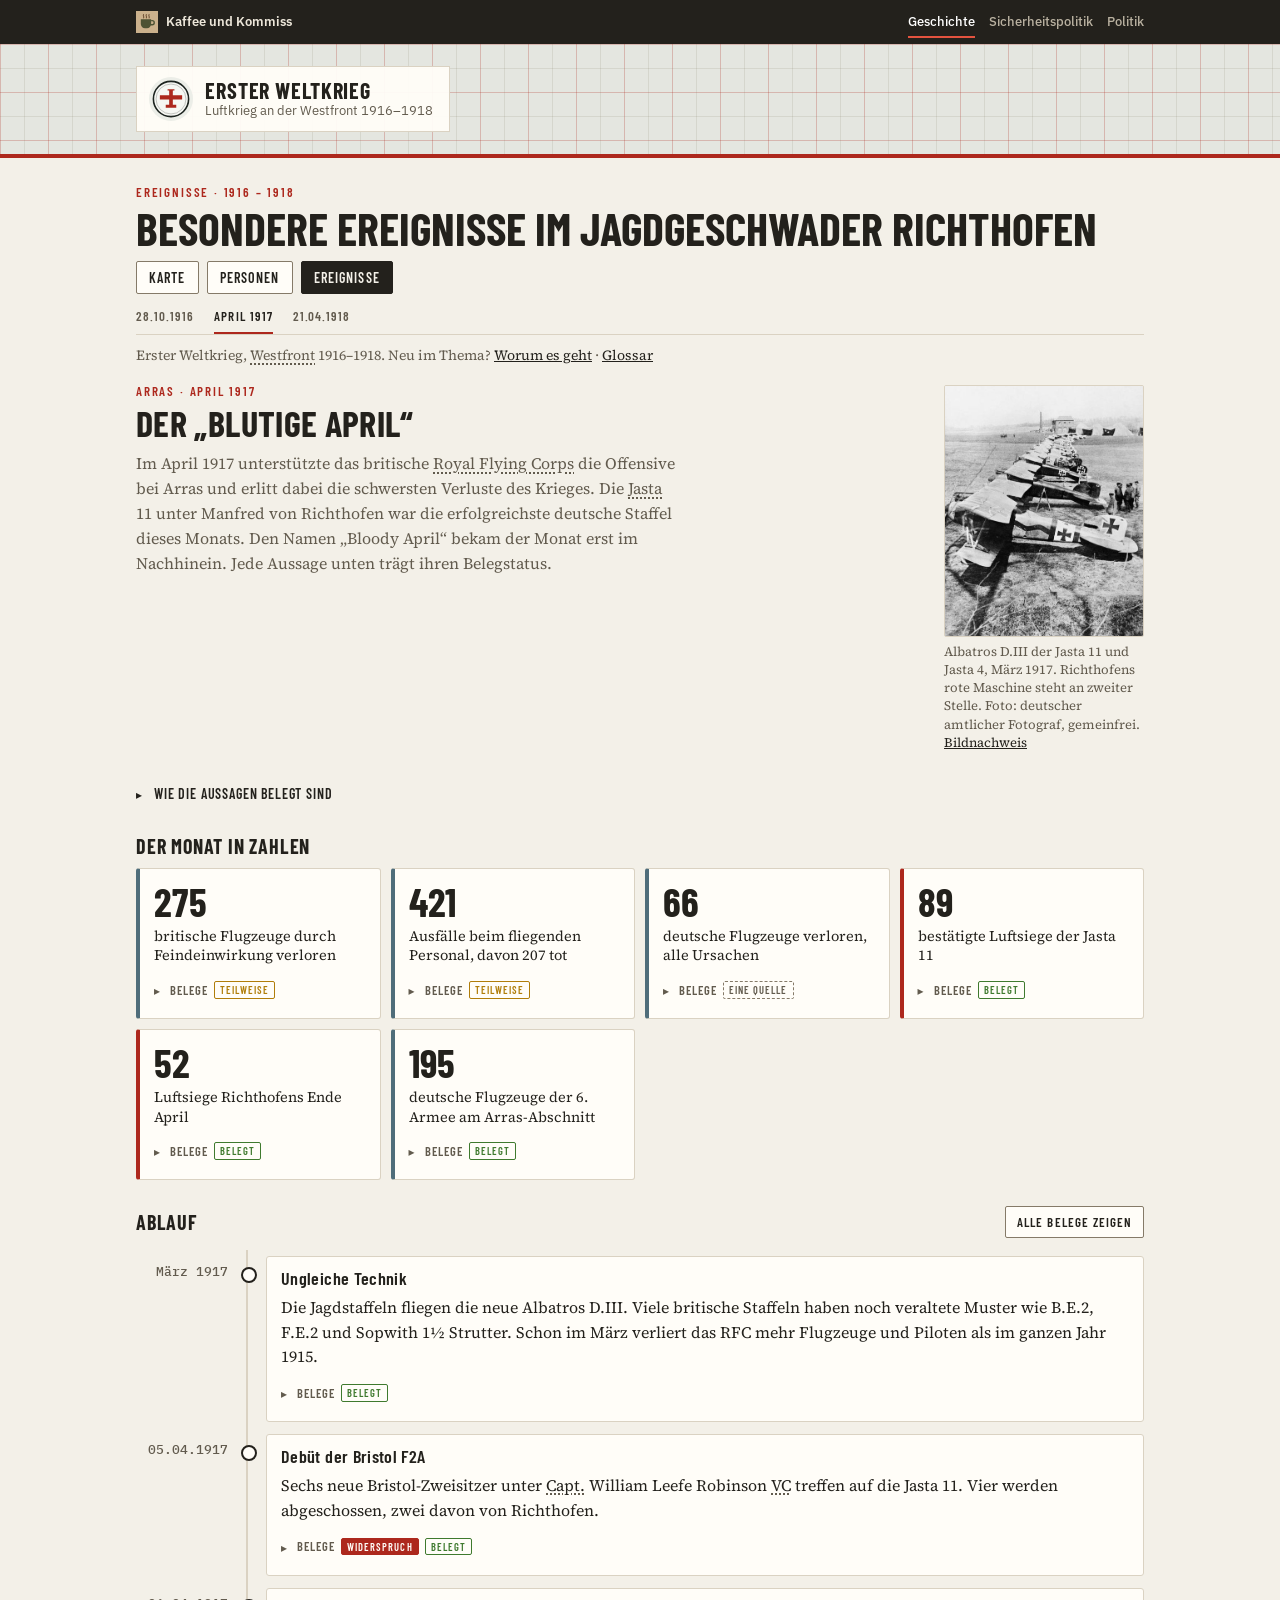
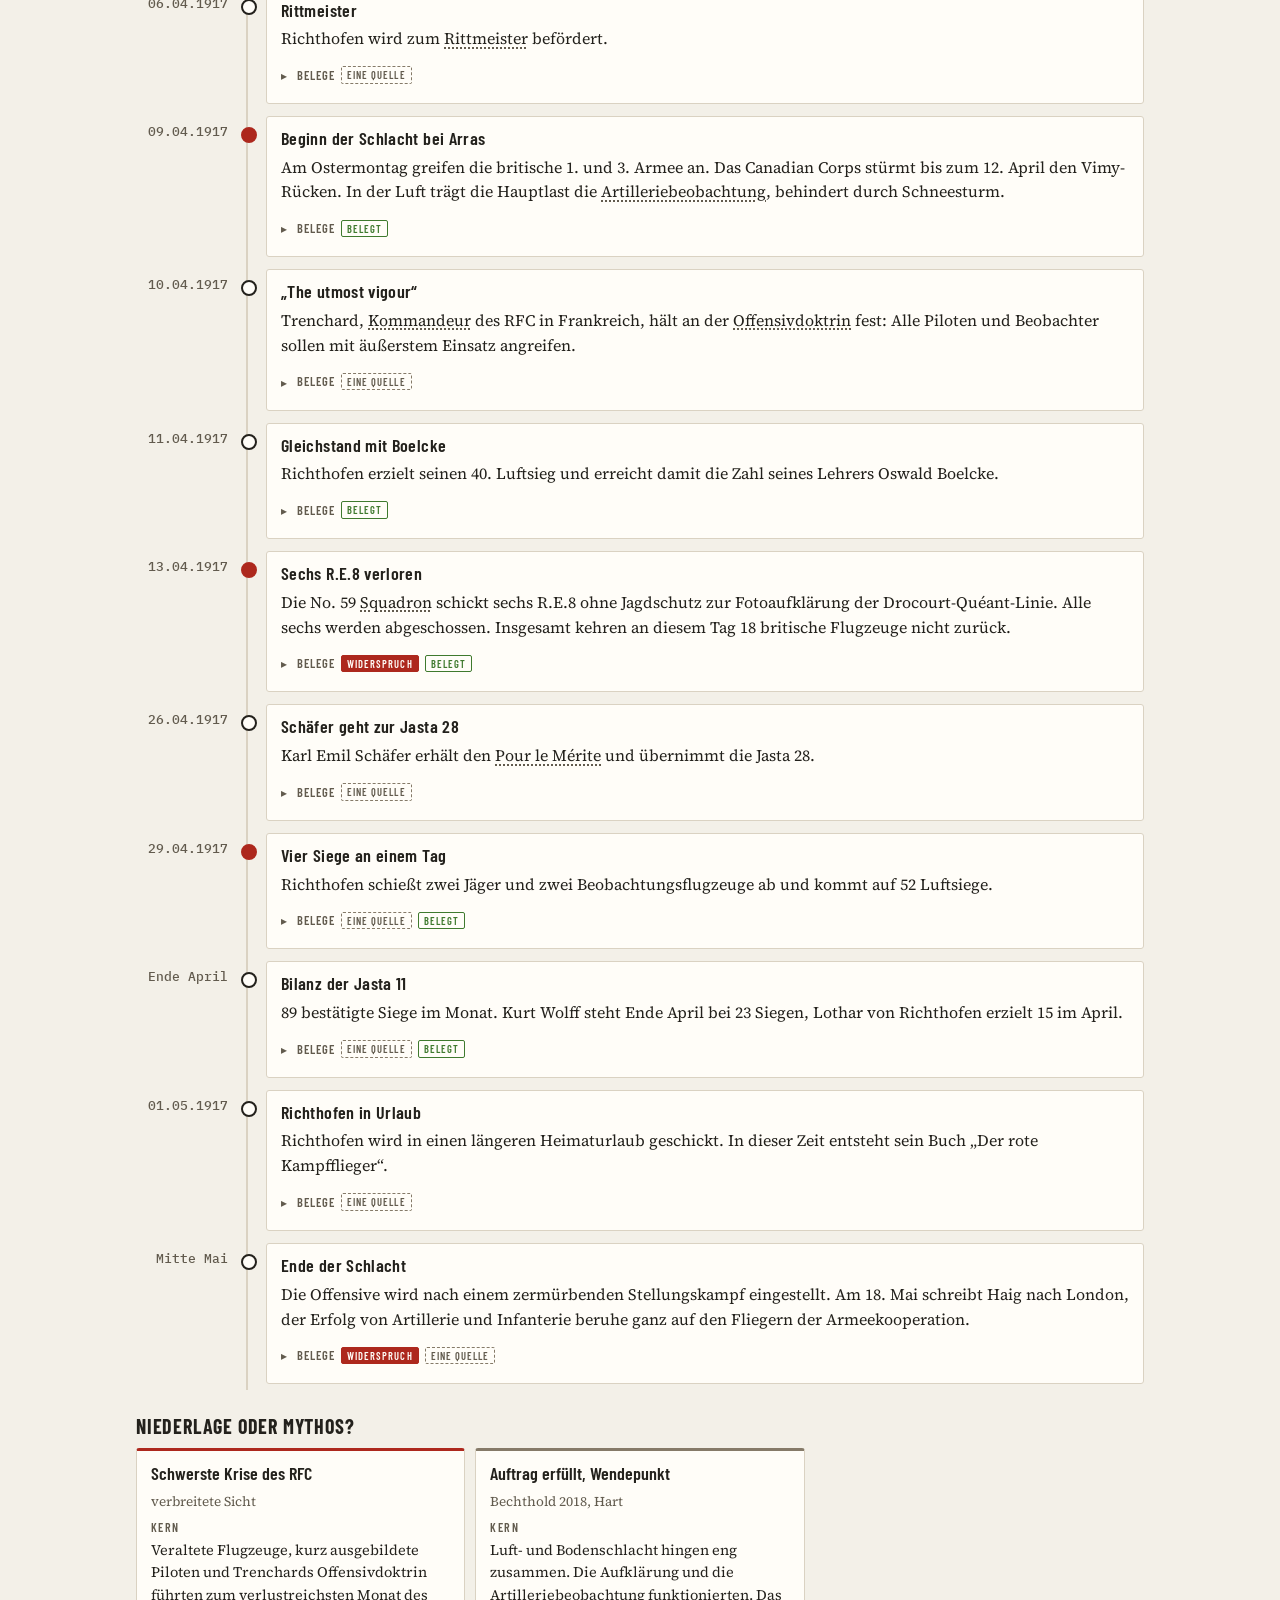
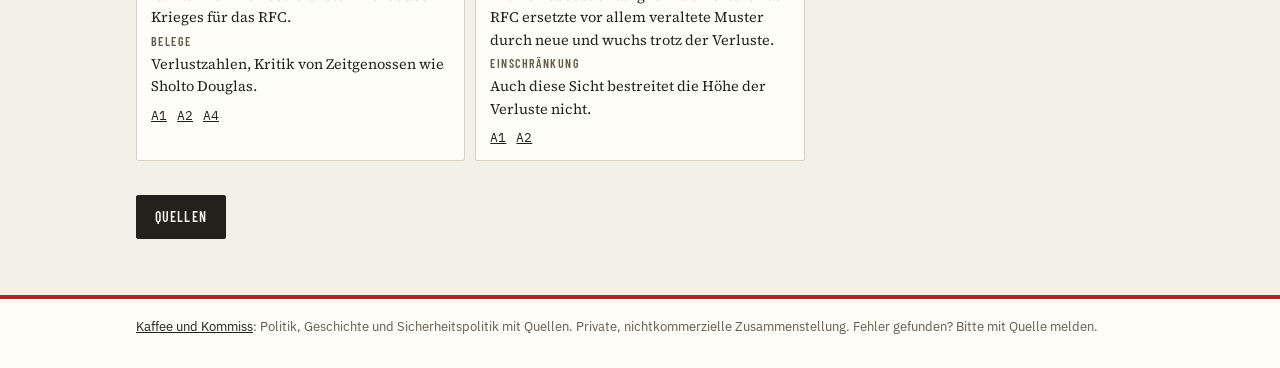
==== commit 8d74fcca: "Schreibweise „Kommiss“: Name und Adressen auf kaffeeundkommiss umstellen Angezeigter Name „Kaffee un" ====
--- a/april1917.html
+++ b/april1917.html
@@ -141,8 +141,8 @@
 </head>
 <body>
 <div class="kk-leiste"><div class="kk-in">
-  <a class="kk-haus" href="https://kaffeeundkomiss.github.io/"><img src="kk-tasse.svg" alt="" width="22" height="22"><span>Kaffee und Komiss</span></a>
-  <nav class="kk-bereiche" aria-label="Bereiche"><a href="https://kaffeeundkomiss.github.io/erster-Weltkrieg/" aria-current="true">Geschichte</a><a href="https://kaffeeundkomiss.github.io/bundeswehr-Afghanistan-/"><span class="kk-lang">Sicherheitspolitik</span><span class="kk-kurz">Sicherheit</span></a><a href="https://kirchnerjan-cell.github.io/fdp-monitor/">Politik</a></nav>
+  <a class="kk-haus" href="https://kaffeeundkommiss.github.io/"><img src="kk-tasse.svg" alt="" width="22" height="22"><span>Kaffee und Kommiss</span></a>
+  <nav class="kk-bereiche" aria-label="Bereiche"><a href="https://kaffeeundkommiss.github.io/erster-Weltkrieg/" aria-current="true">Geschichte</a><a href="https://kaffeeundkommiss.github.io/bundeswehr-Afghanistan-/"><span class="kk-lang">Sicherheitspolitik</span><span class="kk-kurz">Sicherheit</span></a><a href="https://kirchnerjan-cell.github.io/fdp-monitor/">Politik</a></nav>
 </div></div>
 <div class="kk-kopf"><div class="kk-in">
   <a class="kk-schild" href="index.html"><img src="icons/favicon.svg" alt="" width="44" height="44"><span><span class="kk-name" style="display:block">Erster Weltkrieg</span><span class="kk-unter" style="display:block">Luftkrieg an der Westfront 1916–1918</span></span></a>
@@ -347,7 +347,7 @@
 </div>
 <script src="site.js" defer></script>
 <footer class="kk-fuss"><div class="kk-in">
-  <p><a href="https://kaffeeundkomiss.github.io/">Kaffee und Komiss</a>: Politik, Geschichte und Sicherheitspolitik mit Quellen. Private, nichtkommerzielle Zusammenstellung. Fehler gefunden? Bitte mit Quelle melden.</p>
+  <p><a href="https://kaffeeundkommiss.github.io/">Kaffee und Kommiss</a>: Politik, Geschichte und Sicherheitspolitik mit Quellen. Private, nichtkommerzielle Zusammenstellung. Fehler gefunden? Bitte mit Quelle melden.</p>
 </div></footer>
 </body>
 </html>
--- a/basis.css
+++ b/basis.css
@@ -1,5 +1,5 @@
-/* Kaffee und Komiss: gemeinsames Grundsystem aller Bereiche (Variante B, 08.11.2026).
-   Original im Repo kaffeeundkomiss/kaffeeundkomiss.github.io, Kopien in den Bereichs-Repos bitte gleich halten.
+/* Kaffee und Kommiss: gemeinsames Grundsystem aller Bereiche (Variante B, 08.11.2026).
+   Original im Repo kaffeeundkommiss/kaffeeundkommiss.github.io, Kopien in den Bereichs-Repos bitte gleich halten.
    Jeder Bereich setzt nur --kk-akzent, --kk-akzent-hell, --kk-kopf, --kk-muster und --kk-markierung. */
 :root{
   --kk-grund:#F3F0E8; --kk-papier:#FFFDF8; --kk-tinte:#23211C; --kk-grau:#625B4E; --kk-linie:#DAD2C2;
--- a/bereich.css
+++ b/bereich.css
@@ -1,4 +1,4 @@
-/* Bereichsnote Geschichte im Grundsystem Kaffee und Komiss (basis.css).
+/* Bereichsnote Geschichte im Grundsystem Kaffee und Kommiss (basis.css).
    Überschreibt die Grundfarben der Seiten mit den gemeinsamen warmen Tönen; Kartenfarben und Staffelfarben bleiben. */
 :root.kk-b-gesch { --kk-max: 1040px;
   --paper: #F3F0E8; --panel: #FFFDF8; --ink: #23211C; --muted: #625B4E; --rule: #DAD2C2; --border: #857A68 }
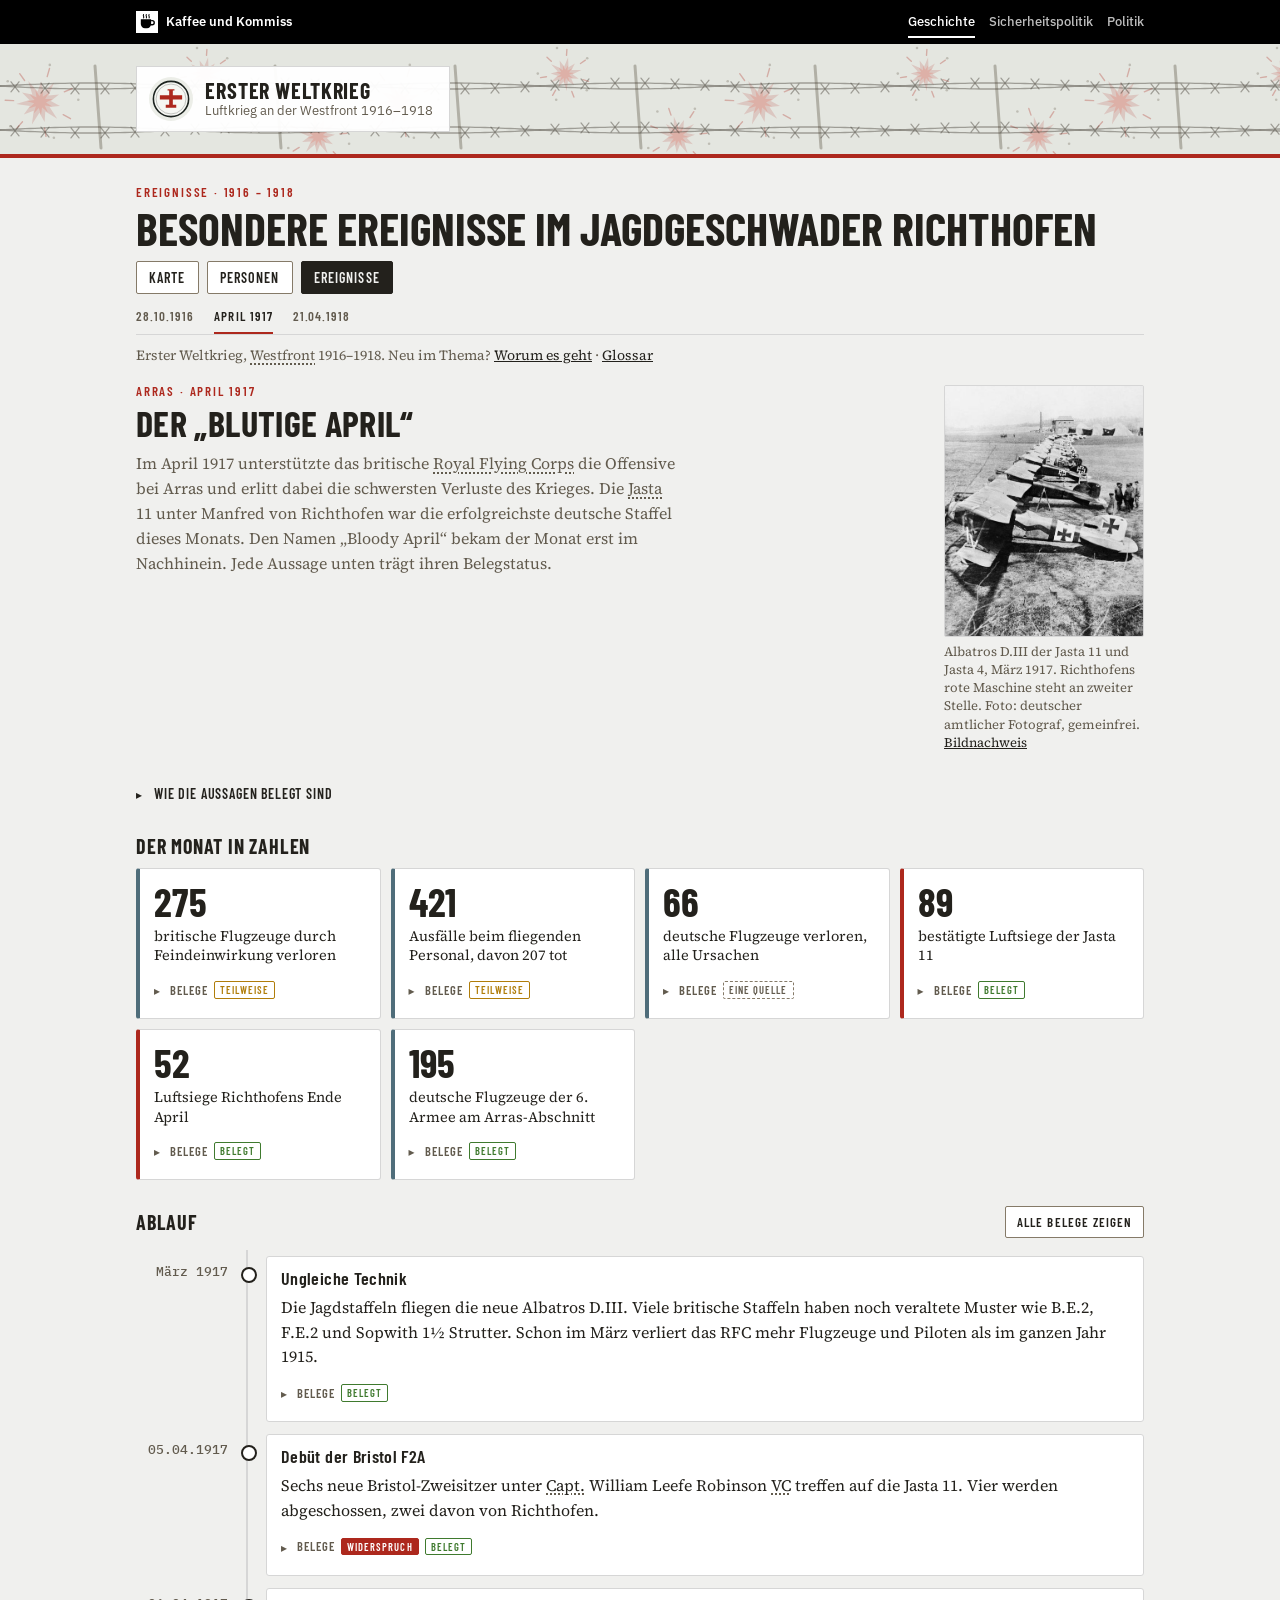
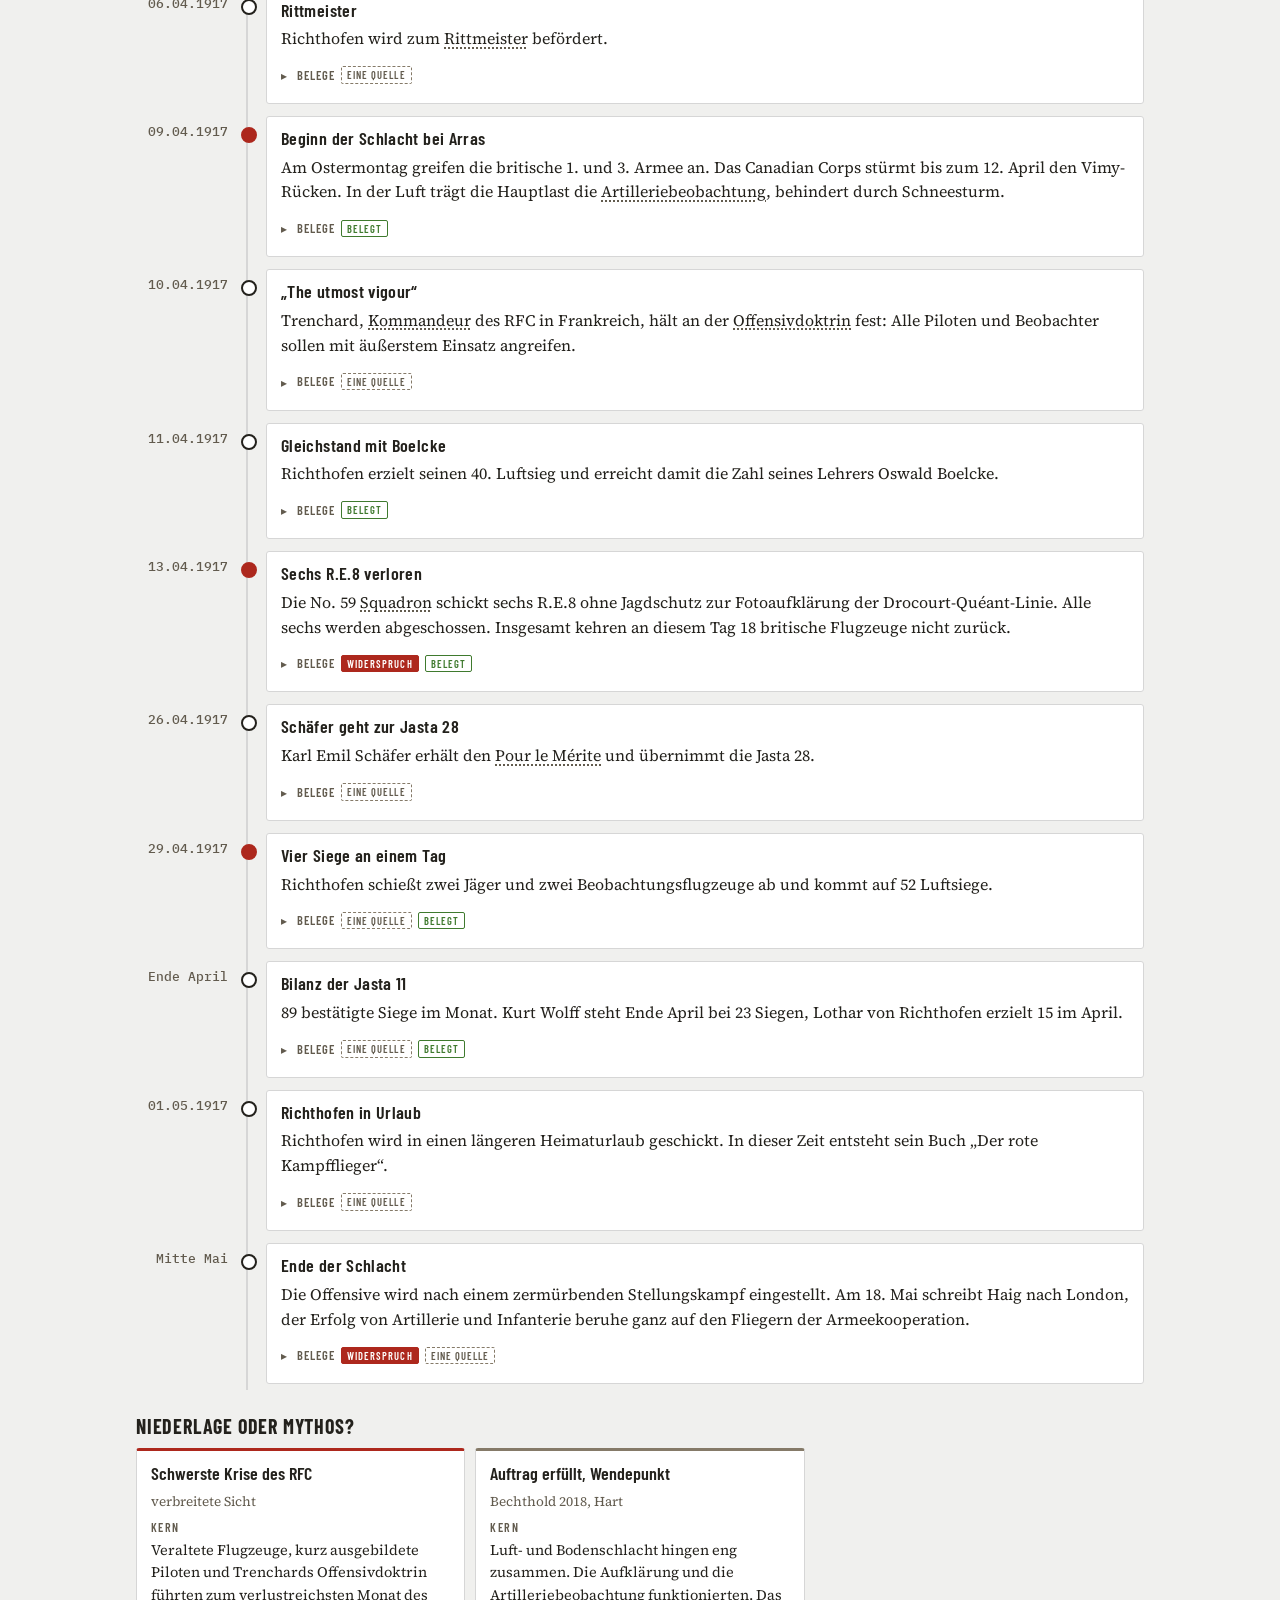
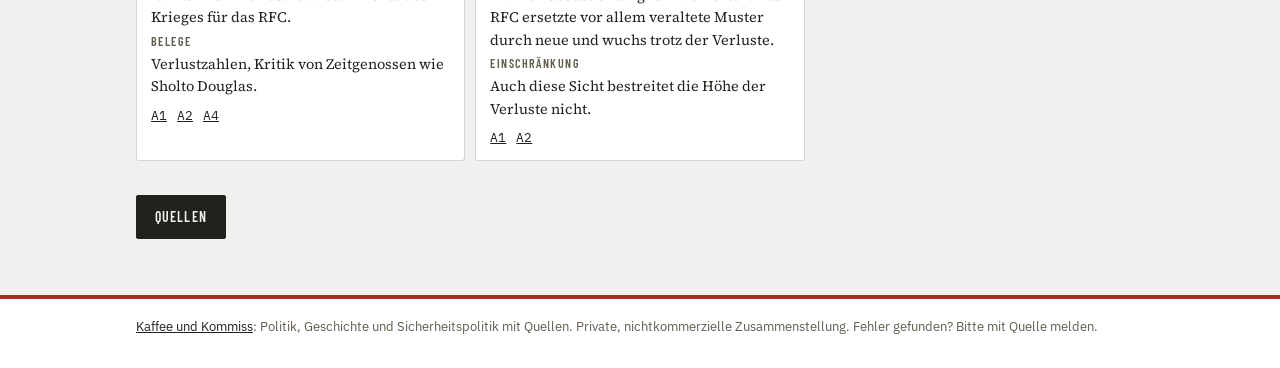
==== commit 8b5681a7: "Leiste: Sicherheitspolitik auf die neue Übersicht Co-Authored-By: Claude Opus 5.5 <noreply@anthropic" ====
--- a/april1917.html
+++ b/april1917.html
@@ -5,6 +5,20 @@
 <meta name="viewport" content="width=device-width, initial-scale=1, viewport-fit=cover">
 <title>Blutiger April 1917</title>
 <meta name="description" content="Der „Blutige April“ 1917 über Arras: Zeitleiste, Verlustzahlen und die Rolle der Jasta 11, mit Belegstatus je Aussage.">
+<link rel="canonical" href="https://kaffeeundkommiss.github.io/erster-Weltkrieg/april1917.html">
+<meta property="og:type" content="website">
+<meta property="og:locale" content="de_DE">
+<meta property="og:site_name" content="Erster Weltkrieg">
+<meta property="og:title" content="Blutiger April 1917">
+<meta property="og:description" content="Der „Blutige April“ 1917 über Arras: Zeitleiste, Verlustzahlen und die Rolle der Jasta 11, mit Belegstatus je Aussage.">
+<meta property="og:url" content="https://kaffeeundkommiss.github.io/erster-Weltkrieg/april1917.html">
+<!-- Vorschau für Linkvorschauen, erzeugt mit werkzeuge/vorschau.js -->
+<meta property="og:image" content="https://kaffeeundkommiss.github.io/erster-Weltkrieg/vorschau/april1917.jpg?v=1d8fa28b">
+<meta property="og:image:width" content="1200">
+<meta property="og:image:height" content="630">
+<meta property="og:image:alt" content="Der „Blutige April“: Erster Weltkrieg">
+<meta name="twitter:card" content="summary_large_image">
+<meta name="twitter:image" content="https://kaffeeundkommiss.github.io/erster-Weltkrieg/vorschau/april1917.jpg?v=1d8fa28b">
 <meta name="theme-color" content="#23211C" media="(prefers-color-scheme: light)">
 <meta name="theme-color" content="#12110E" media="(prefers-color-scheme: dark)">
 <meta name="apple-mobile-web-app-capable" content="yes">
@@ -142,7 +156,7 @@
 <body>
 <div class="kk-leiste"><div class="kk-in">
   <a class="kk-haus" href="https://kaffeeundkommiss.github.io/"><img src="kk-tasse.svg" alt="" width="22" height="22"><span>Kaffee und Kommiss</span></a>
-  <nav class="kk-bereiche" aria-label="Bereiche"><a href="https://kaffeeundkommiss.github.io/erster-Weltkrieg/" aria-current="true">Geschichte</a><a href="https://kaffeeundkommiss.github.io/bundeswehr-Afghanistan-/"><span class="kk-lang">Sicherheitspolitik</span><span class="kk-kurz">Sicherheit</span></a><a href="https://kirchnerjan-cell.github.io/fdp-monitor/">Politik</a></nav>
+  <nav class="kk-bereiche" aria-label="Bereiche"><a href="https://kaffeeundkommiss.github.io/erster-Weltkrieg/" aria-current="true">Geschichte</a><a href="https://kaffeeundkommiss.github.io/sicherheitspolitik/"><span class="kk-lang">Sicherheitspolitik</span><span class="kk-kurz">Sicherheit</span></a><a href="https://kaffeeundkommiss.github.io/politik/">Politik</a></nav>
 </div></div>
 <div class="kk-kopf"><div class="kk-in">
   <a class="kk-schild" href="index.html"><img src="icons/favicon.svg" alt="" width="44" height="44"><span><span class="kk-name" style="display:block">Erster Weltkrieg</span><span class="kk-unter" style="display:block">Luftkrieg an der Westfront 1916–1918</span></span></a>
--- a/site.css
+++ b/site.css
@@ -68,3 +68,6 @@
   .evintro { grid-template-columns: minmax(0, 1fr) }
   figure.evfoto { margin-top: 4px; max-width: 180px }
 }
+
+/* Kopfband: Stacheldraht und Explosionen statt Gitter (wie Jünger-Seite) */
+.kk-kopf { --kk-muster: url("stacheldraht.svg") }
--- a/basis.css
+++ b/basis.css
@@ -4,7 +4,7 @@
 :root{
   --kk-grund:#F3F0E8; --kk-papier:#FFFDF8; --kk-tinte:#23211C; --kk-grau:#625B4E; --kk-linie:#DAD2C2;
   --kk-schild:rgba(255,253,248,.95); --kk-dimm:transparent;
-  --kk-leiste:#23211C; --kk-leiste-ink:#EDE7DA; --kk-leiste-mute:#B9B1A0;
+  --kk-leiste:#000000; --kk-leiste-ink:#FFFFFF; --kk-leiste-mute:#BDBDBD;
   --kk-titel:"Barlow Condensed","Arial Narrow",system-ui,sans-serif;
   --kk-text:"IBM Plex Sans",system-ui,-apple-system,"Segoe UI",sans-serif;
   --kk-mono:"IBM Plex Mono",ui-monospace,"SF Mono",Menlo,monospace;
@@ -14,27 +14,28 @@
 @media (prefers-color-scheme: dark){
   :root:not([data-theme="light"]){
     --kk-grund:#1D1B16; --kk-papier:#26231C; --kk-tinte:#ECE5D6; --kk-grau:#B3A891; --kk-linie:#3B362B;
-    --kk-schild:rgba(38,35,28,.95); --kk-dimm:rgba(20,18,14,.5); --kk-leiste:#12110E;
+    --kk-schild:rgba(38,35,28,.95); --kk-dimm:rgba(20,18,14,.5); --kk-leiste:#000000;
     --kk-akzent:#CBB18C; --kk-akzent-hell:#3A3427; --kk-kopf:#2E2A22;
   }
 }
 :root[data-theme="dark"]{
   --kk-grund:#1D1B16; --kk-papier:#26231C; --kk-tinte:#ECE5D6; --kk-grau:#B3A891; --kk-linie:#3B362B;
-  --kk-schild:rgba(38,35,28,.95); --kk-dimm:rgba(20,18,14,.5); --kk-leiste:#12110E;
+  --kk-schild:rgba(38,35,28,.95); --kk-dimm:rgba(20,18,14,.5); --kk-leiste:#000000;
   --kk-akzent:#CBB18C; --kk-akzent-hell:#3A3427; --kk-kopf:#2E2A22;
 }
 
-/* Leiste ganz oben: Rückweg zur Startseite und Wechsel zwischen den Bereichen */
-.kk-leiste{background:var(--kk-leiste);color:var(--kk-leiste-ink);font:500 13px/1.2 var(--kk-text)}
+/* Leiste ganz oben: Rückweg zur Startseite und Wechsel zwischen den Bereichen.
+   Seit 10.11.2026 auf allen Seiten fest Schwarz-Weiß (schwarze Tasse auf Weiß), unabhängig von Bereich und Modus. */
+.kk-leiste{background:#000;color:#fff;font:500 13px/1.2 var(--kk-text)}
 .kk-leiste .kk-in{max-width:var(--kk-max);margin:0 auto;padding:6px max(16px,env(safe-area-inset-right,0px)) 6px max(16px,env(safe-area-inset-left,0px));
   display:flex;align-items:center;justify-content:space-between;gap:12px}
 .kk-haus{display:inline-flex;align-items:center;gap:8px;color:inherit;text-decoration:none;font-weight:600;white-space:nowrap;min-height:32px}
 .kk-haus img{width:22px;height:22px;flex:none}
 .kk-bereiche{display:flex;gap:14px}
-.kk-bereiche a{color:var(--kk-leiste-mute);text-decoration:none;white-space:nowrap;padding:8px 0 6px;border-bottom:2px solid transparent}
-.kk-bereiche a:hover{color:var(--kk-leiste-ink)}
-.kk-bereiche a[aria-current]{color:#fff;border-bottom-color:var(--kk-markierung)}
-.kk-leiste a:focus-visible{outline:2px solid var(--kk-markierung);outline-offset:2px}
+.kk-bereiche a{color:#BDBDBD;text-decoration:none;white-space:nowrap;padding:8px 0 6px;border-bottom:2px solid transparent}
+.kk-bereiche a:hover{color:#fff}
+.kk-bereiche a[aria-current]{color:#fff;border-bottom-color:#fff}
+.kk-leiste a:focus-visible{outline:2px solid #fff;outline-offset:2px}
 .kk-kurz{display:none}
 @media (max-width:520px){ .kk-lang{display:none} .kk-kurz{display:inline} .kk-bereiche{gap:12px} }
 @media (max-width:360px){ .kk-haus span{display:none} }
--- a/bereich.css
+++ b/bereich.css
@@ -1,7 +1,11 @@
 /* Bereichsnote Geschichte im Grundsystem Kaffee und Kommiss (basis.css).
    Überschreibt die Grundfarben der Seiten mit den gemeinsamen warmen Tönen; Kartenfarben und Staffelfarben bleiben. */
 :root.kk-b-gesch { --kk-max: 1040px;
-  --paper: #F3F0E8; --panel: #FFFDF8; --ink: #23211C; --muted: #625B4E; --rule: #DAD2C2; --border: #857A68 }
+  --paper: #F0F0EE; --panel: #FFFFFF; --ink: #23211C; --muted: #625B4E; --rule: #D6D6D6; --border: #857A68 }
+/* Heller Modus: dezentes Grau wie die Geschichte-Übersicht (10.11.2026) */
+@media (prefers-color-scheme: light) { :root.kk-b-gesch:not([data-theme="dark"]) {
+  --kk-grund: #F0F0EE; --kk-papier: #FFFFFF; --kk-linie: #D6D6D6; --kk-schild: rgba(255,255,255,.96) } }
+:root.kk-b-gesch[data-theme="light"] { --kk-grund: #F0F0EE; --kk-papier: #FFFFFF; --kk-linie: #D6D6D6; --kk-schild: rgba(255,255,255,.96) }
 :root.kk-b-gesch.kk-breit { --kk-max: 1240px }
 @media (prefers-color-scheme: dark) { :root.kk-b-gesch:not([data-theme="light"]) {
   --paper: #1D1B16; --panel: #26231C; --ink: #ECE5D6; --muted: #B3A891; --rule: #3B362B; --border: #8A8070 } }
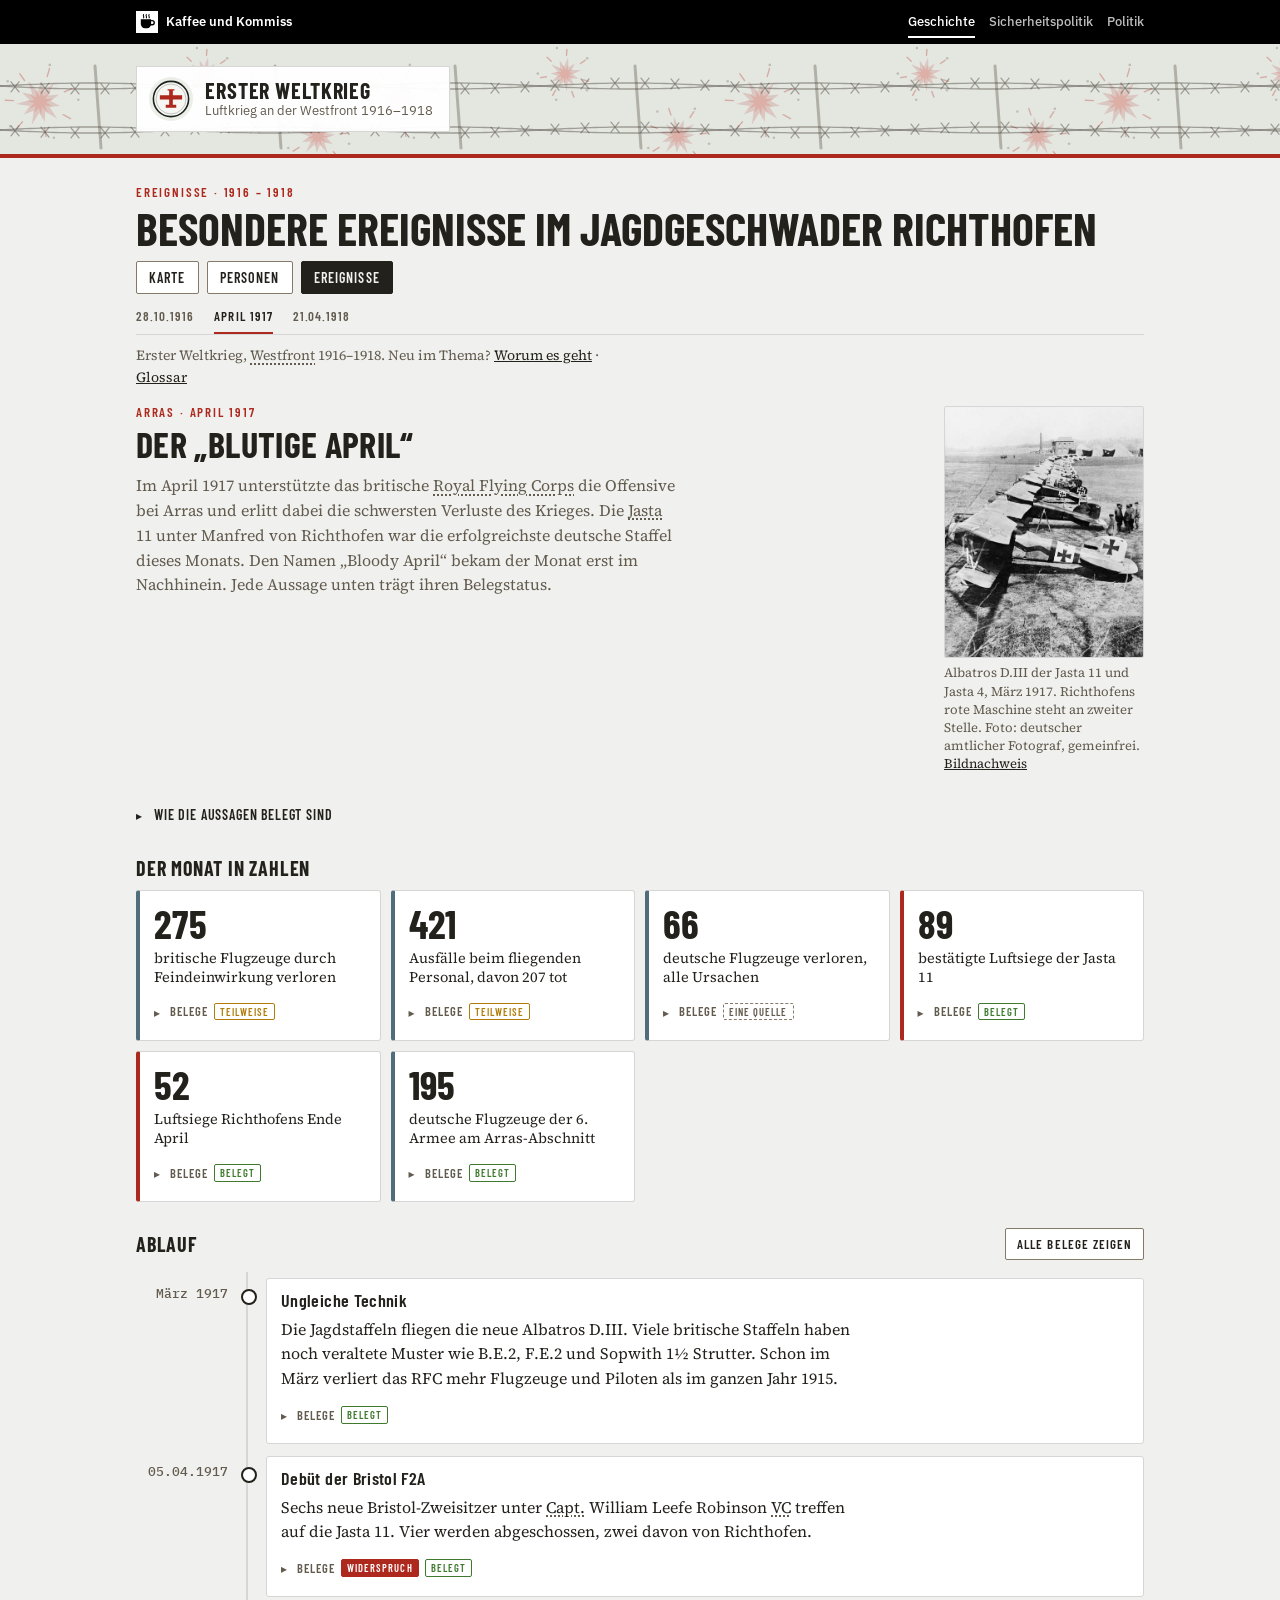
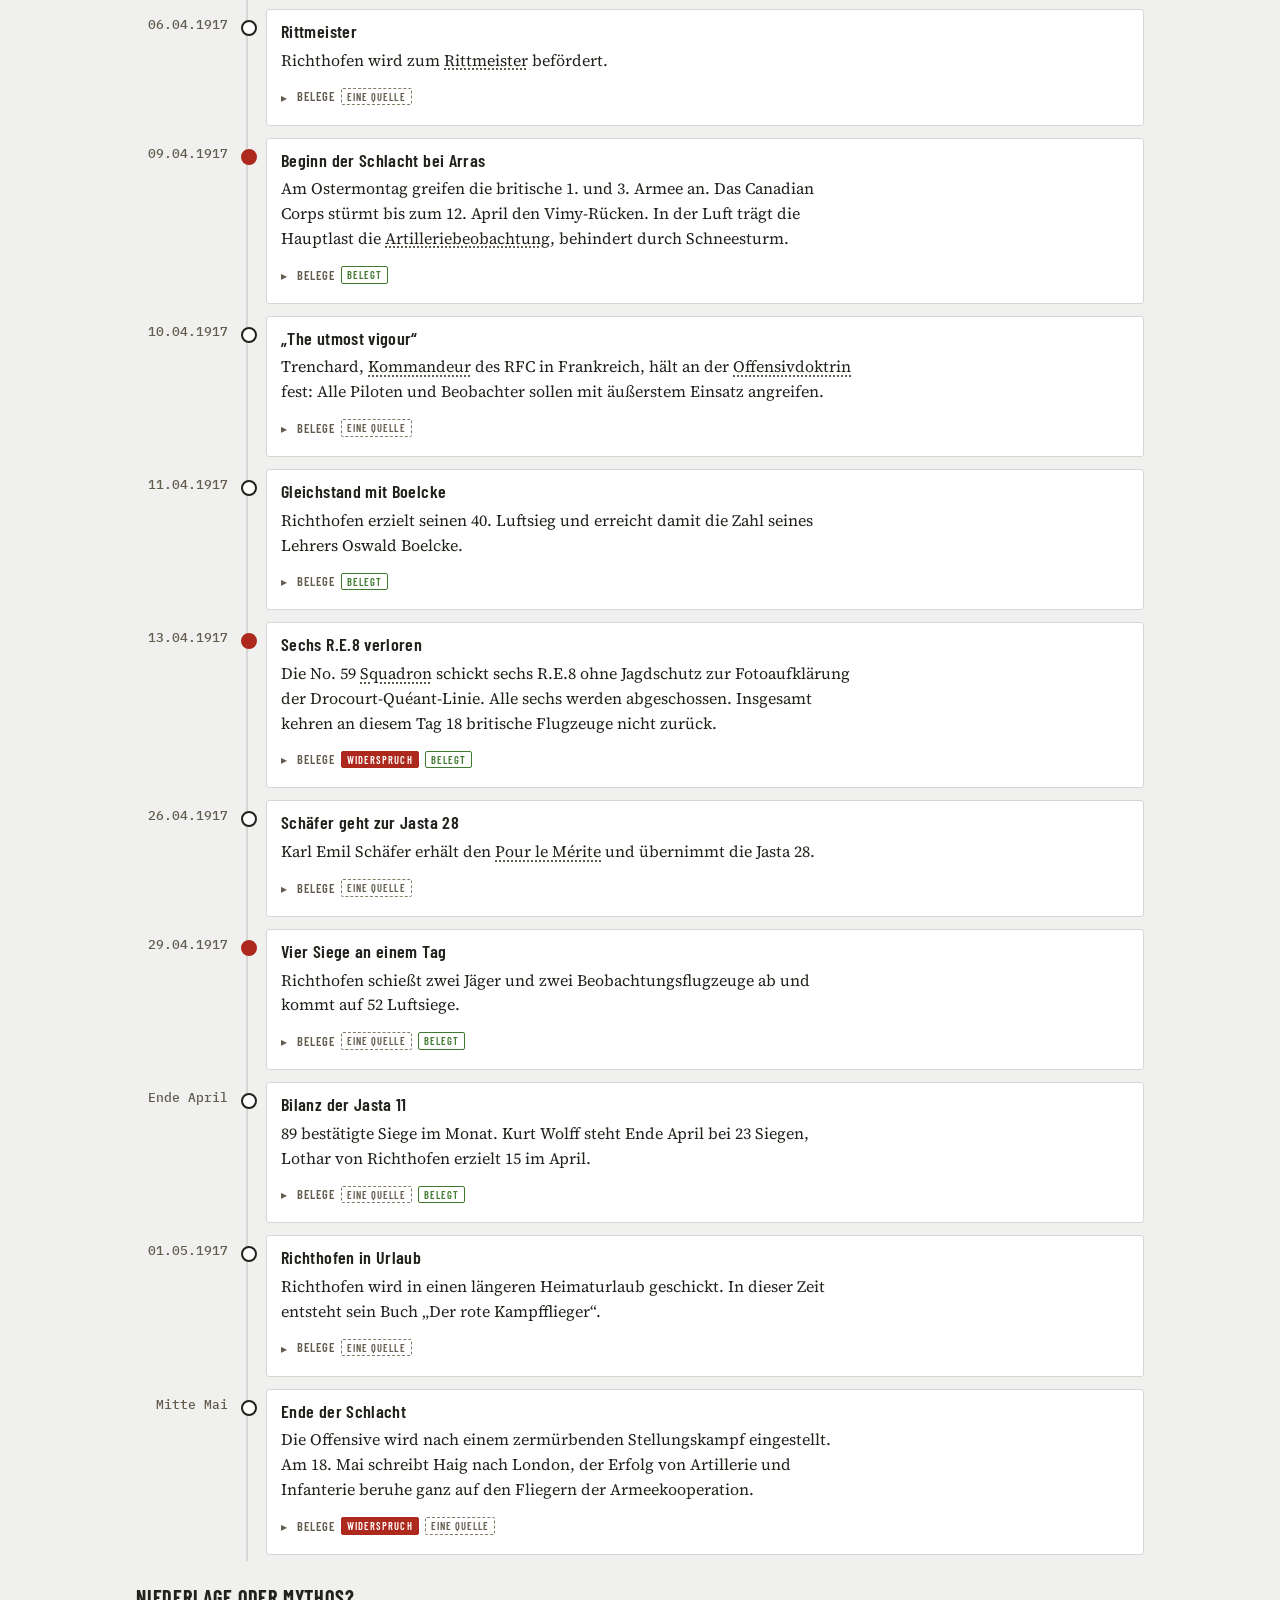
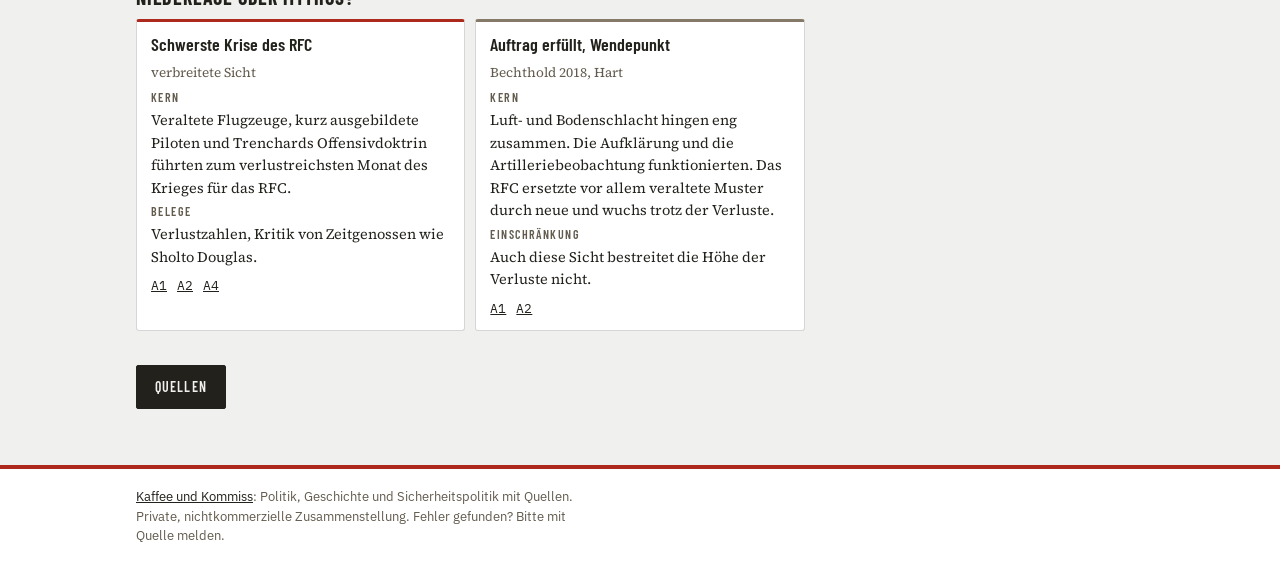
==== commit c51387c6: "Leiste: Geschichte verweist auf Übersicht /geschichte/ statt auf die eigene Startseite Co-Authored-B" ====
--- a/april1917.html
+++ b/april1917.html
@@ -156,7 +156,7 @@
 <body>
 <div class="kk-leiste"><div class="kk-in">
   <a class="kk-haus" href="https://kaffeeundkommiss.github.io/"><img src="kk-tasse.svg" alt="" width="22" height="22"><span>Kaffee und Kommiss</span></a>
-  <nav class="kk-bereiche" aria-label="Bereiche"><a href="https://kaffeeundkommiss.github.io/erster-Weltkrieg/" aria-current="true">Geschichte</a><a href="https://kaffeeundkommiss.github.io/sicherheitspolitik/"><span class="kk-lang">Sicherheitspolitik</span><span class="kk-kurz">Sicherheit</span></a><a href="https://kaffeeundkommiss.github.io/politik/">Politik</a></nav>
+  <nav class="kk-bereiche" aria-label="Bereiche"><a href="https://kaffeeundkommiss.github.io/geschichte/" aria-current="true">Geschichte</a><a href="https://kaffeeundkommiss.github.io/sicherheitspolitik/"><span class="kk-lang">Sicherheitspolitik</span><span class="kk-kurz">Sicherheit</span></a><a href="https://kaffeeundkommiss.github.io/politik/">Politik</a></nav>
 </div></div>
 <div class="kk-kopf"><div class="kk-in">
   <a class="kk-schild" href="index.html"><img src="icons/favicon.svg" alt="" width="44" height="44"><span><span class="kk-name" style="display:block">Erster Weltkrieg</span><span class="kk-unter" style="display:block">Luftkrieg an der Westfront 1916–1918</span></span></a>
--- a/basis.css
+++ b/basis.css
@@ -64,3 +64,11 @@
 :root[data-theme="dark"].kk-b-gesch,:root[data-theme="dark"] .kk-b-gesch{--kk-akzent:#E4533F;--kk-akzent-hell:#3D2420;--kk-kopf:#24221D;--kk-markierung:#E4533F}
 :root[data-theme="dark"].kk-b-sipo,:root[data-theme="dark"] .kk-b-sipo{--kk-akzent:#A4AE7A;--kk-akzent-hell:#2F3324;--kk-kopf:#CBB18C;--kk-markierung:#A4AE7A}
 :root[data-theme="dark"].kk-b-poli,:root[data-theme="dark"] .kk-b-poli{--kk-akzent:#7C9BF0;--kk-akzent-hell:#1F2740;--kk-kopf:#22242A;--kk-markierung:#7C9BF0}
+
+/* Lesefluss: Zeilenlänge für Fließtext begrenzen. 36em ergibt etwa 70–75 Zeichen je Zeile (Startwert).
+   :where() hat keine Spezifität, seiteneigene max-width-Regeln gehen daher immer vor. */
+:where(p,dd){max-width:36em}
+:where(.srcs,.srclist)>li{max-width:40em}
+/* Kurze Übergänge für Links und Schaltflächen, abgeschaltet bei „Bewegung reduzieren“ */
+:where(a,button,summary){transition:color .15s ease,background-color .15s ease,border-color .15s ease,text-decoration-color .15s ease,opacity .15s ease}
+@media (prefers-reduced-motion:reduce){:where(a,button,summary){transition:none}}
